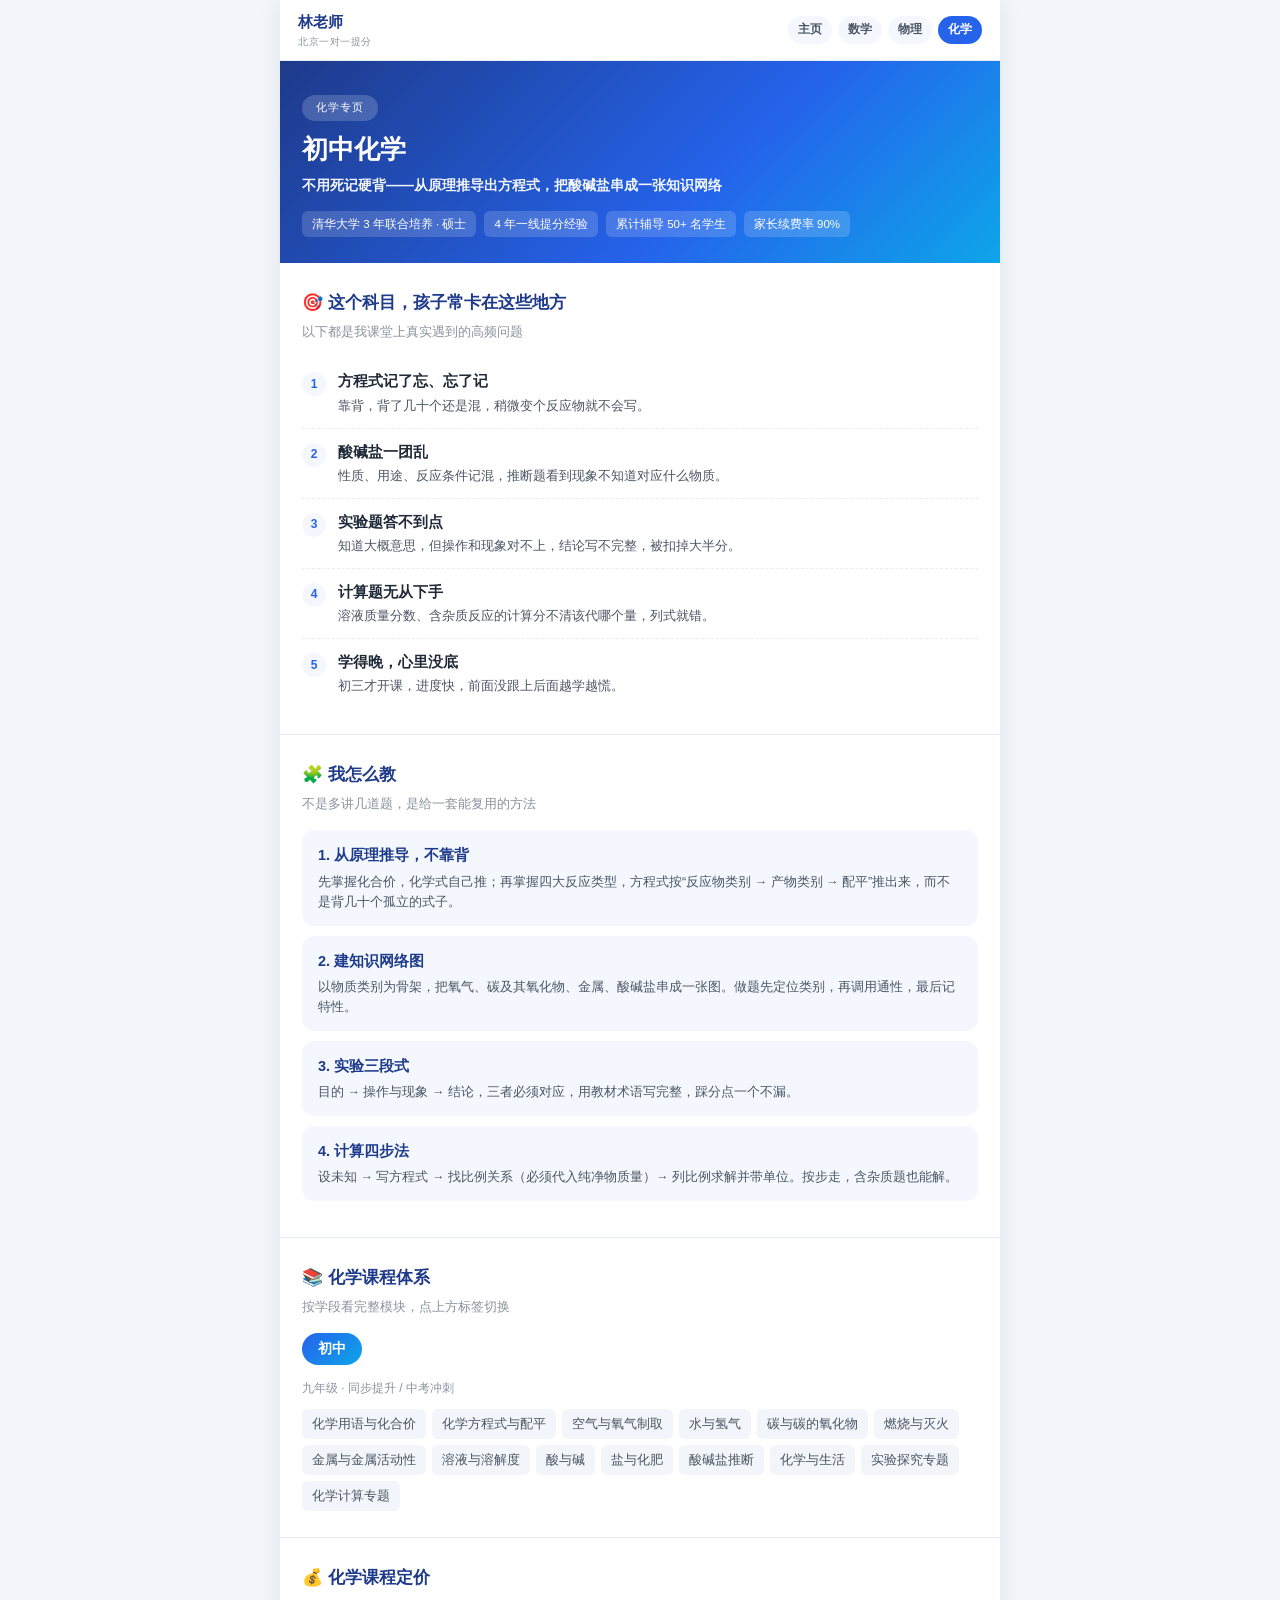
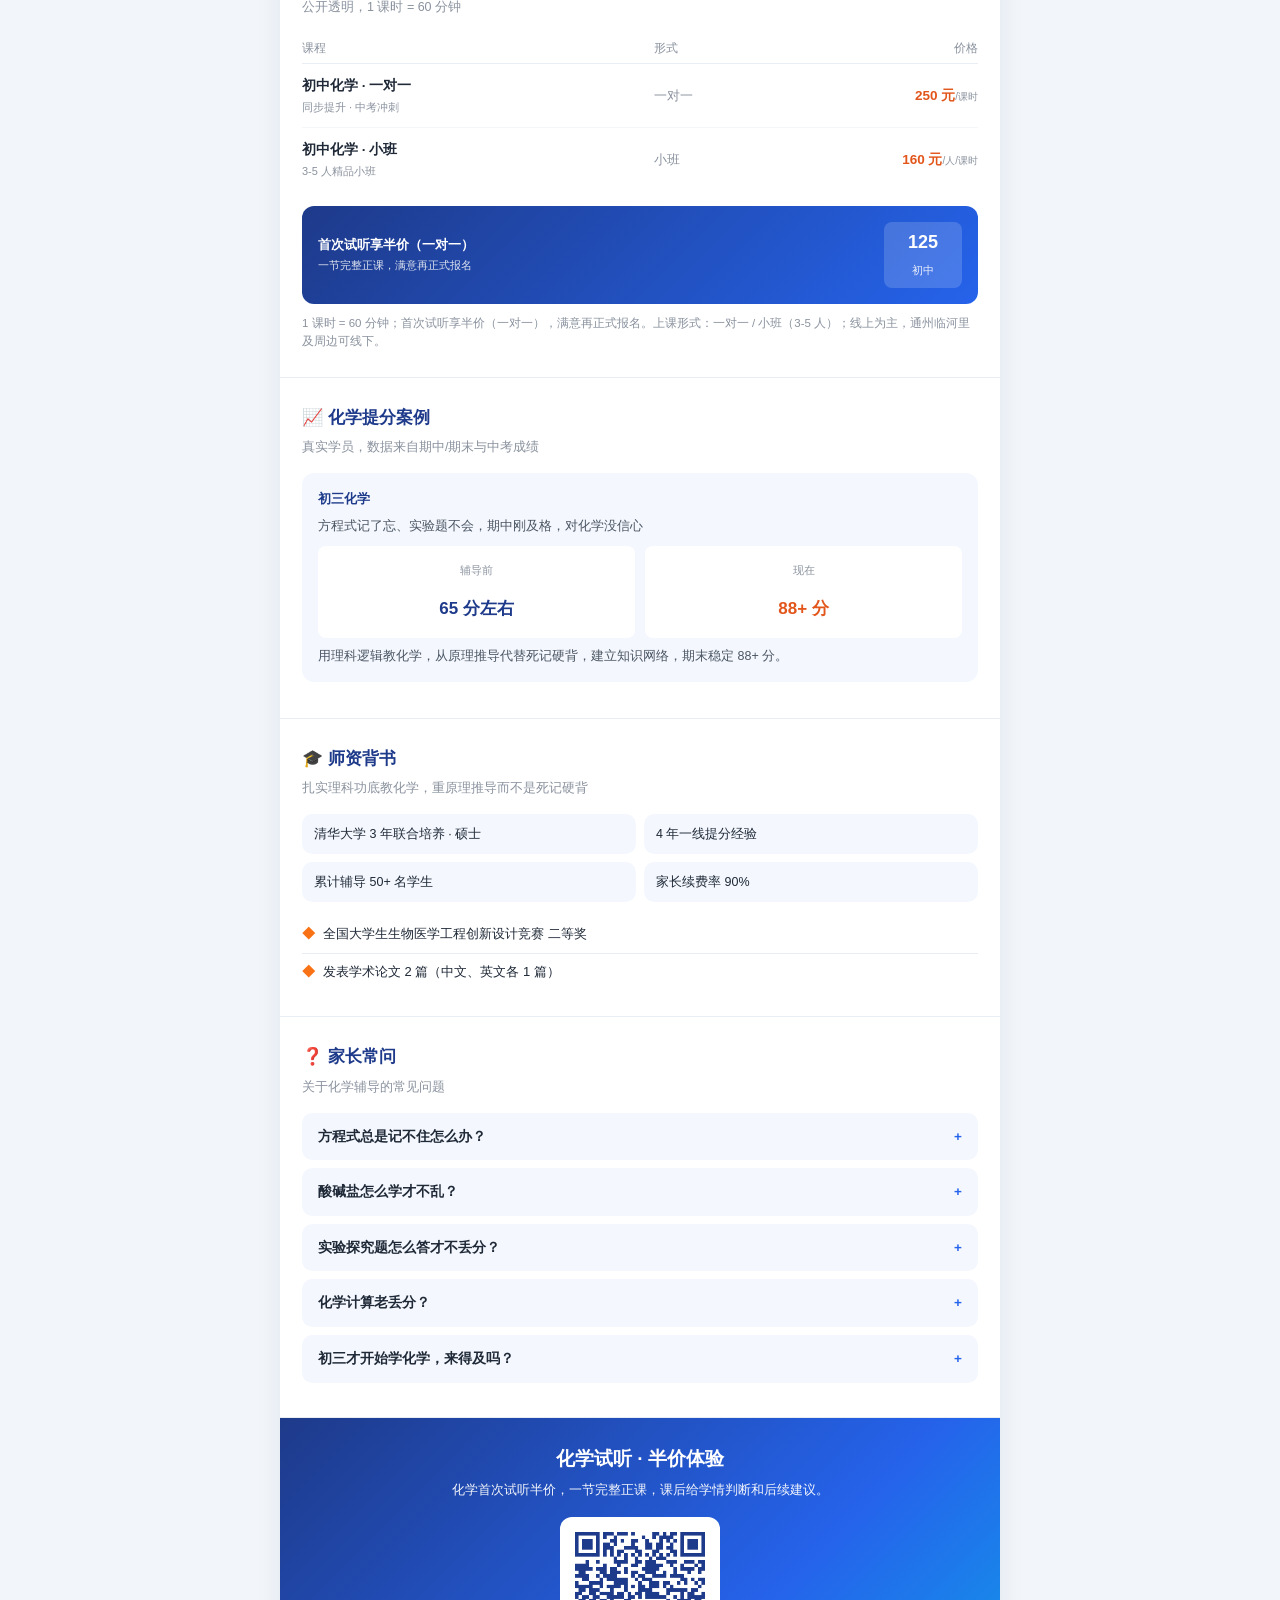
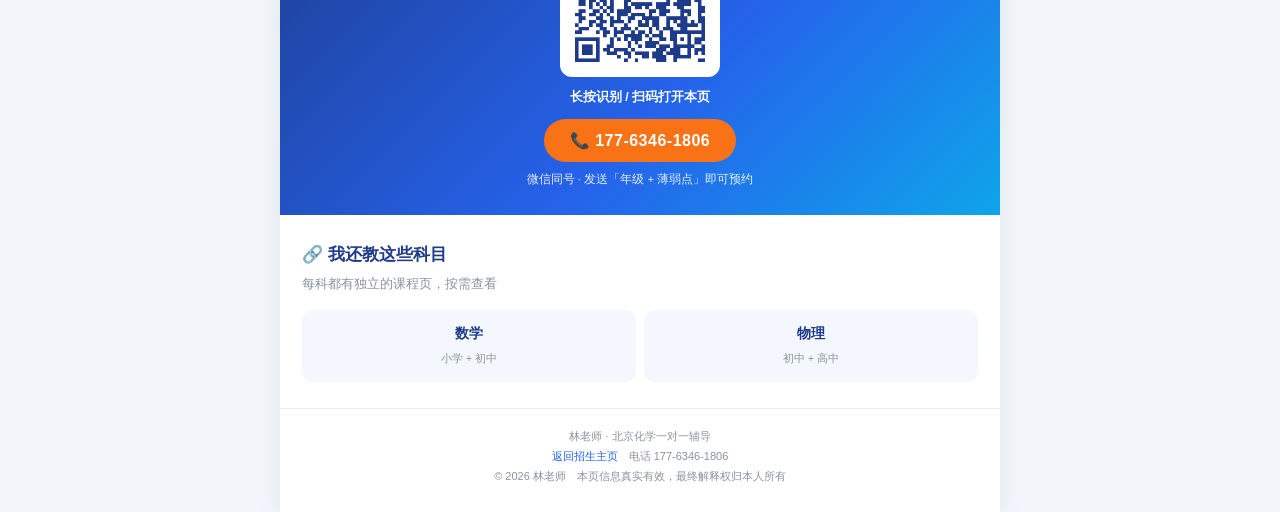
==== chemistry/index.html @ d1c37e20 "招生站按学科拆分：新增 math/physics/chemistry 独立课程页 - src/：数据驱动构建（site.json + 三科 json + 模板 + build.py），价格/电话一处改" ====
<!DOCTYPE html>
<html lang="zh-CN">
<head>
<meta charset="UTF-8">
<meta name="viewport" content="width=device-width,initial-scale=1,viewport-fit=cover">
<title>北京初中化学一对一辅导 | 林老师</title>
<meta name="description" content="北京初中化学一对一辅导。用理科逻辑教化学：从化合价推导化学式、从反应类型推导方程式，酸碱盐建知识网络，实验题按踩分点写全。首次试听半价。">
<link rel="canonical" href="https://ethanlin616.github.io/chemistry/">
<meta property="og:type" content="website">
<meta property="og:title" content="北京初中化学一对一辅导 | 林老师">
<meta property="og:description" content="北京初中化学一对一辅导。用理科逻辑教化学：从化合价推导化学式、从反应类型推导方程式，酸碱盐建知识网络，实验题按踩分点写全。首次试听半价。">
<meta property="og:image" content="https://ethanlin616.github.io/chemistry/cover-chemistry.png">
<meta property="og:url" content="https://ethanlin616.github.io/chemistry/">
<meta name="twitter:card" content="summary_large_image">
<meta name="format-detection" content="telephone=no">
<style>:root{
  --c1:#1E3A8A; --c2:#2563EB; --c3:#0EA5E9; --accent:#F97316;
  --ink:#1F2937; --ink2:#4B5563; --ink3:#8A929E;
  --line:#E8EDF3; --soft:#F4F8FE;
}
*{margin:0;padding:0;box-sizing:border-box;-webkit-tap-highlight-color:transparent}
html{scroll-behavior:smooth}
body{
  font-family:"STHeiti Medium","Heiti SC","PingFang SC","Microsoft YaHei",-apple-system,sans-serif;
  color:var(--ink); background:#F2F5F9; line-height:1.6;
  -webkit-font-smoothing:antialiased;
}
img{max-width:100%;display:block}
a{color:inherit;text-decoration:none}
.wrap{max-width:720px;margin:0 auto;background:#fff;box-shadow:0 2px 24px rgba(30,58,138,.08)}

/* topbar */
.topbar{background:#fff;border-bottom:1px solid var(--line);padding:10px 18px;display:flex;align-items:center;justify-content:space-between;position:sticky;top:0;z-index:20}
.topbar .brand{font-size:15px;font-weight:800;color:var(--c1)}
.topbar .brand small{display:block;font-size:10px;font-weight:400;color:var(--ink3);letter-spacing:.5px}
.subj-nav{display:flex;gap:6px}
.subj-nav a{font-size:12px;padding:4px 10px;border-radius:14px;background:var(--soft);color:var(--ink2);font-weight:600}
.subj-nav a.on{background:var(--c2);color:#fff}

/* hero */
.hero{background:linear-gradient(135deg,var(--c1) 0%,var(--c2) 60%,var(--c3) 100%);color:#fff;padding:32px 22px 26px}
.hero .kicker{display:inline-block;background:rgba(255,255,255,.18);border-radius:16px;padding:4px 14px;font-size:11px;letter-spacing:1px}
.hero h1{font-size:26px;font-weight:800;line-height:1.3;margin:12px 0 8px}
.hero .sub{font-size:14px;opacity:.95;font-weight:600}
.hero .chips{margin-top:14px;display:flex;flex-wrap:wrap;gap:8px}
.hero .chips span{background:rgba(255,255,255,.16);border-radius:6px;padding:4px 10px;font-size:11.5px}

/* section */
.sec{padding:26px 22px;border-bottom:1px solid var(--line)}
.sec-title{font-size:17px;font-weight:800;color:var(--c1);margin-bottom:6px;display:flex;align-items:center;gap:7px}
.sec-sub{font-size:12.5px;color:var(--ink3);margin-bottom:16px}

/* pain cards */
.pain{display:flex;gap:12px;padding:12px 0;border-bottom:1px dashed var(--line)}
.pain:last-child{border-bottom:none}
.pain .no{flex:0 0 24px;height:24px;border-radius:50%;background:var(--soft);color:var(--c2);font-size:12px;font-weight:800;display:flex;align-items:center;justify-content:center;margin-top:2px}
.pain .t{font-size:14.5px;font-weight:700}
.pain .d{font-size:12.5px;color:var(--ink2);margin-top:2px}

/* methods */
.method{background:var(--soft);border-radius:12px;padding:14px 16px;margin-bottom:10px}
.method .t{font-size:14.5px;font-weight:800;color:var(--c1)}
.method .d{font-size:12.5px;color:var(--ink2);margin-top:4px}

/* tabs */
.tabs{display:flex;gap:8px;margin-bottom:14px;flex-wrap:wrap}
.tab{padding:7px 16px;border-radius:20px;background:var(--soft);color:var(--ink2);font-size:13.5px;font-weight:700;cursor:pointer;border:none;font-family:inherit}
.tab.on{background:linear-gradient(135deg,var(--c2),var(--c3));color:#fff}
.tabpanel{display:none}
.tabpanel.on{display:block}
.tabnote{font-size:12px;color:var(--ink3);margin-bottom:10px}
.tags{display:flex;flex-wrap:wrap;gap:6px}
.tags span{background:#F2F5F9;color:#4B5563;padding:5px 10px;border-radius:6px;font-size:12.5px}

/* price table */
.ptable{width:100%;border-collapse:collapse}
.ptable th{text-align:left;font-size:11.5px;color:var(--ink3);font-weight:500;padding:6px 0;border-bottom:1px solid var(--line)}
.ptable td{padding:11px 0;border-bottom:1px solid #F4F7FA;font-size:13.5px;vertical-align:middle}
.ptable tr:last-child td{border-bottom:none}
.ptable .nm{font-weight:700}
.ptable .ds{font-size:11px;color:var(--ink3);margin-top:2px}
.ptable .pr{text-align:right;font-weight:800;color:#E2561B;white-space:nowrap}
.ptable .pr small{font-size:10px;color:var(--ink3);font-weight:400}
.trialbox{margin-top:14px;background:linear-gradient(135deg,var(--c1),var(--c2));color:#fff;border-radius:12px;padding:16px;display:flex;align-items:center;justify-content:space-between;gap:12px;flex-wrap:wrap}
.trialbox .lb{font-size:13px;font-weight:700}
.trialbox .lb em{font-style:normal;font-size:11px;opacity:.85;display:block;font-weight:400;margin-top:2px}
.trialbox .vals{display:flex;gap:10px;flex-wrap:wrap}
.trialbox .v{background:rgba(255,255,255,.16);border-radius:8px;padding:6px 12px;text-align:center;min-width:78px}
.trialbox .v b{font-size:18px;font-weight:900;display:block}
.trialbox .v i{font-style:normal;font-size:10.5px;opacity:.9}
.note{font-size:11.5px;color:var(--ink3);margin-top:10px}

/* cases */
.case{background:var(--soft);border-radius:12px;padding:16px;margin-bottom:10px}
.case .g{font-size:13px;font-weight:800;color:var(--c1)}
.case .p{font-size:12.5px;color:var(--ink2);margin:6px 0 10px}
.case .nums{display:flex;gap:10px;margin-bottom:8px}
.case .nums div{flex:1;background:#fff;border-radius:8px;padding:8px;text-align:center}
.case .nums .k{font-size:10.5px;color:var(--ink3)}
.case .nums .v{font-size:17px;font-weight:900;color:var(--c1)}
.case .nums .v.up{color:#E2561B}
.case .r{font-size:12.5px;color:var(--ink2)}

/* creds */
.creds{display:grid;grid-template-columns:1fr 1fr;gap:8px}
.creds div{background:var(--soft);border-radius:10px;padding:10px 12px;font-size:12.5px}
.honor{font-size:13px;padding:8px 0;border-bottom:1px solid var(--line);display:flex;gap:8px;align-items:flex-start}
.honor:last-child{border-bottom:none}
.honor .dot{color:var(--accent);font-weight:800}

/* faq */
details{background:var(--soft);border-radius:10px;margin-bottom:8px;overflow:hidden}
summary{padding:13px 16px;font-size:13.5px;font-weight:700;cursor:pointer;list-style:none}
summary::-webkit-details-marker{display:none}
summary::after{content:"+";float:right;color:var(--c2);font-weight:800}
details[open] summary::after{content:"−"}
details .a{padding:0 16px 14px;font-size:12.5px;color:var(--ink2)}

/* cta */
.cta{background:linear-gradient(135deg,var(--c1) 0%,var(--c2) 60%,var(--c3) 100%);color:#fff;padding:26px 22px;text-align:center}
.cta h2{font-size:19px;font-weight:800}
.cta p{font-size:13px;opacity:.95;margin-top:6px}
.qrbox{width:160px;margin:16px auto 0;background:#fff;border-radius:12px;padding:8px}
.qrbox img{width:100%;border-radius:6px}
.cta .cap{font-size:12.5px;font-weight:700;margin-top:10px}
.phone{display:inline-block;margin-top:12px;background:var(--accent);color:#fff;font-size:16px;font-weight:800;padding:9px 26px;border-radius:24px;letter-spacing:.5px}
.cta .psub{font-size:11.5px;opacity:.9;margin-top:8px}

/* cross links */
.cross{display:grid;grid-template-columns:repeat(auto-fit,minmax(130px,1fr));gap:8px;margin-top:6px}
.cross a{background:var(--soft);border-radius:10px;padding:12px 8px;text-align:center}
.cross a b{display:block;font-size:14px;color:var(--c1)}
.cross a i{font-style:normal;font-size:11px;color:var(--ink3)}

/* footer */
.foot{padding:18px 22px 26px;text-align:center;font-size:11px;color:var(--ink3);line-height:1.8}
.foot a{color:var(--c2)}

@media(max-width:400px){
  .hero h1{font-size:22px}
  .creds{grid-template-columns:1fr}
  .cross{grid-template-columns:1fr}
}
</style>
</head>
<body>
<div class="wrap">

  <div class="topbar">
    <div class="brand">林老师<small>北京一对一提分</small></div>
    <div class="subj-nav">
      <a href="/">主页</a>
<a class="" href="/math/">数学</a>
<a class="" href="/physics/">物理</a>
<a class="on" href="/chemistry/">化学</a>
    </div>
  </div>

  <div class="hero">
    <span class="kicker">化学专页</span>
    <h1>初中化学</h1>
    <div class="sub">不用死记硬背——从原理推导出方程式，把酸碱盐串成一张知识网络</div>
    <div class="chips">
      <span>清华大学 3 年联合培养 · 硕士</span>
<span>4 年一线提分经验</span>
<span>累计辅导 50+ 名学生</span>
<span>家长续费率 90%</span>
    </div>
  </div>

  <div class="sec">
    <div class="sec-title">🎯 这个科目，孩子常卡在这些地方</div>
    <div class="sec-sub">以下都是我课堂上真实遇到的高频问题</div>
    <div class="pain"><div class="no">1</div><div><div class="t">方程式记了忘、忘了记</div><div class="d">靠背，背了几十个还是混，稍微变个反应物就不会写。</div></div></div>
<div class="pain"><div class="no">2</div><div><div class="t">酸碱盐一团乱</div><div class="d">性质、用途、反应条件记混，推断题看到现象不知道对应什么物质。</div></div></div>
<div class="pain"><div class="no">3</div><div><div class="t">实验题答不到点</div><div class="d">知道大概意思，但操作和现象对不上，结论写不完整，被扣掉大半分。</div></div></div>
<div class="pain"><div class="no">4</div><div><div class="t">计算题无从下手</div><div class="d">溶液质量分数、含杂质反应的计算分不清该代哪个量，列式就错。</div></div></div>
<div class="pain"><div class="no">5</div><div><div class="t">学得晚，心里没底</div><div class="d">初三才开课，进度快，前面没跟上后面越学越慌。</div></div></div>
  </div>

  <div class="sec">
    <div class="sec-title">🧩 我怎么教</div>
    <div class="sec-sub">不是多讲几道题，是给一套能复用的方法</div>
    <div class="method"><div class="t">1. 从原理推导，不靠背</div><div class="d">先掌握化合价，化学式自己推；再掌握四大反应类型，方程式按“反应物类别 → 产物类别 → 配平”推出来，而不是背几十个孤立的式子。</div></div>
<div class="method"><div class="t">2. 建知识网络图</div><div class="d">以物质类别为骨架，把氧气、碳及其氧化物、金属、酸碱盐串成一张图。做题先定位类别，再调用通性，最后记特性。</div></div>
<div class="method"><div class="t">3. 实验三段式</div><div class="d">目的 → 操作与现象 → 结论，三者必须对应，用教材术语写完整，踩分点一个不漏。</div></div>
<div class="method"><div class="t">4. 计算四步法</div><div class="d">设未知 → 写方程式 → 找比例关系（必须代入纯净物质量）→ 列比例求解并带单位。按步走，含杂质题也能解。</div></div>
  </div>

  <div class="sec">
    <div class="sec-title">📚 化学课程体系</div>
    <div class="sec-sub">按学段看完整模块，点上方标签切换</div>
    <div class="tabs"><button class="tab on" data-tab="junior">初中</button></div>
    <div class="tabpanel on" id="panel-junior"><div class="tabnote">九年级 · 同步提升 / 中考冲刺</div><div class="tags"><span>化学用语与化合价</span><span>化学方程式与配平</span><span>空气与氧气制取</span><span>水与氢气</span><span>碳与碳的氧化物</span><span>燃烧与灭火</span><span>金属与金属活动性</span><span>溶液与溶解度</span><span>酸与碱</span><span>盐与化肥</span><span>酸碱盐推断</span><span>化学与生活</span><span>实验探究专题</span><span>化学计算专题</span></div></div>
  </div>

  <div class="sec">
    <div class="sec-title">💰 化学课程定价</div>
    <div class="sec-sub">公开透明，1 课时 = 60 分钟</div>
    <table class="ptable"><tr><th style="width:52%">课程</th><th style="width:18%">形式</th><th style="width:30%;text-align:right">价格</th></tr><tr><td><div class="nm">初中化学 · 一对一</div><div class="ds">同步提升 · 中考冲刺</div></td><td style="color:#8A929E;font-size:12.5px">一对一</td><td class="pr">250 元<small>/课时</small></td></tr>
<tr><td><div class="nm">初中化学 · 小班</div><div class="ds">3-5 人精品小班</div></td><td style="color:#8A929E;font-size:12.5px">小班</td><td class="pr">160 元<small>/人/课时</small></td></tr></table>
    <div class="trialbox"><div class="lb">首次试听享半价（一对一）<em>一节完整正课，满意再正式报名</em></div><div class="vals"><div class="v"><b>125</b><i>初中</i></div></div></div>
    <div class="note">1 课时 = 60 分钟；首次试听享半价（一对一），满意再正式报名。上课形式：一对一 / 小班（3-5 人）；线上为主，通州临河里及周边可线下。</div>
  </div>

  <div class="sec">
    <div class="sec-title">📈 化学提分案例</div>
    <div class="sec-sub">真实学员，数据来自期中/期末与中考成绩</div>
    <div class="case"><div class="g">初三化学</div><div class="p">方程式记了忘、实验题不会，期中刚及格，对化学没信心</div><div class="nums"><div><div class="k">辅导前</div><div class="v">65 分左右</div></div><div><div class="k">现在</div><div class="v up">88+ 分</div></div></div><div class="r">用理科逻辑教化学，从原理推导代替死记硬背，建立知识网络，期末稳定 88+ 分。</div></div>
  </div>

  <div class="sec">
    <div class="sec-title">🎓 师资背书</div>
    <div class="sec-sub">扎实理科功底教化学，重原理推导而不是死记硬背</div>
    <div class="creds">
      <div>清华大学 3 年联合培养 · 硕士</div><div>4 年一线提分经验</div><div>累计辅导 50+ 名学生</div><div>家长续费率 90%</div>
    </div>
    <div style="margin-top:14px">
      <div class="honor"><span class="dot">◆</span><span>全国大学生生物医学工程创新设计竞赛 二等奖</span></div>
<div class="honor"><span class="dot">◆</span><span>发表学术论文 2 篇（中文、英文各 1 篇）</span></div>
    </div>
  </div>

  <div class="sec">
    <div class="sec-title">❓ 家长常问</div>
    <div class="sec-sub">关于化学辅导的常见问题</div>
    <details><summary>方程式总是记不住怎么办？</summary><div class="a">不要背。先记熟常见元素化合价，化学式自己推；再按四大反应类型判断产物，最后配平（观察法、奇偶法）。推导两三次后自然就记住了，也不容易混。</div></details>
<details><summary>酸碱盐怎么学才不乱？</summary><div class="a">先搭骨架：酸、碱、盐各有五条通性，用“类别 → 通性 → 特性”三层来记；再记沉淀表和离子共存规则。有了骨架，推断题就是按现象查表。</div></details>
<details><summary>实验探究题怎么答才不丢分？</summary><div class="a">按“目的 → 操作 → 现象 → 结论”写，结论必须回扣探究目的；注意控制变量和对照实验的表述，用词要跟教材一致。</div></details>
<details><summary>化学计算老丢分？</summary><div class="a">关键是代入的量必须是纯净物质量（含杂质要先乘纯度），写比例式时上下对齐、带单位、写“答”。按四步法练十道题就稳了。</div></details>
<details><summary>初三才开始学化学，来得及吗？</summary><div class="a">来得及。初中化学内容少、模块化强，抓住三条主线——化学方程式、酸碱盐、实验探究——就能撑起大部分分值，关键是别用死记硬背的方法学。</div></details>
  </div>

  <div class="cta">
    <h2>化学试听 · 半价体验</h2>
    <p>化学首次试听半价，一节完整正课，课后给学情判断和后续建议。</p>
    <div class="qrbox"><img src="qr.png" alt="扫码打开化学课程页"></div>
    <div class="cap">长按识别 / 扫码打开本页</div>
    <a class="phone" href="tel:17763461806">📞 177-6346-1806</a>
    <div class="psub">微信同号 · 发送「年级 + 薄弱点」即可预约</div>
  </div>

  <div class="sec">
    <div class="sec-title">🔗 我还教这些科目</div>
    <div class="sec-sub">每科都有独立的课程页，按需查看</div>
    <div class="cross">
      <a href="/math/"><b>数学</b><i>小学 + 初中</i></a>
<a href="/physics/"><b>物理</b><i>初中 + 高中</i></a>
    </div>
  </div>

  <div class="foot">
    林老师 · 北京化学一对一辅导<br>
    <a href="https://ethanlin616.github.io">返回招生主页</a>　电话 177-6346-1806<br>
    © 2026 林老师　本页信息真实有效，最终解释权归本人所有
  </div>

</div>
<script>
(function(){
  var tabs=document.querySelectorAll('.tab');
  var panels=document.querySelectorAll('.tabpanel');
  tabs.forEach(function(t){
    t.addEventListener('click',function(){
      tabs.forEach(function(x){x.classList.remove('on')});
      panels.forEach(function(p){p.classList.remove('on')});
      t.classList.add('on');
      var el=document.getElementById('panel-'+t.dataset.tab);
      if(el) el.classList.add('on');
    });
  });
})();
</script>
</body>
</html>
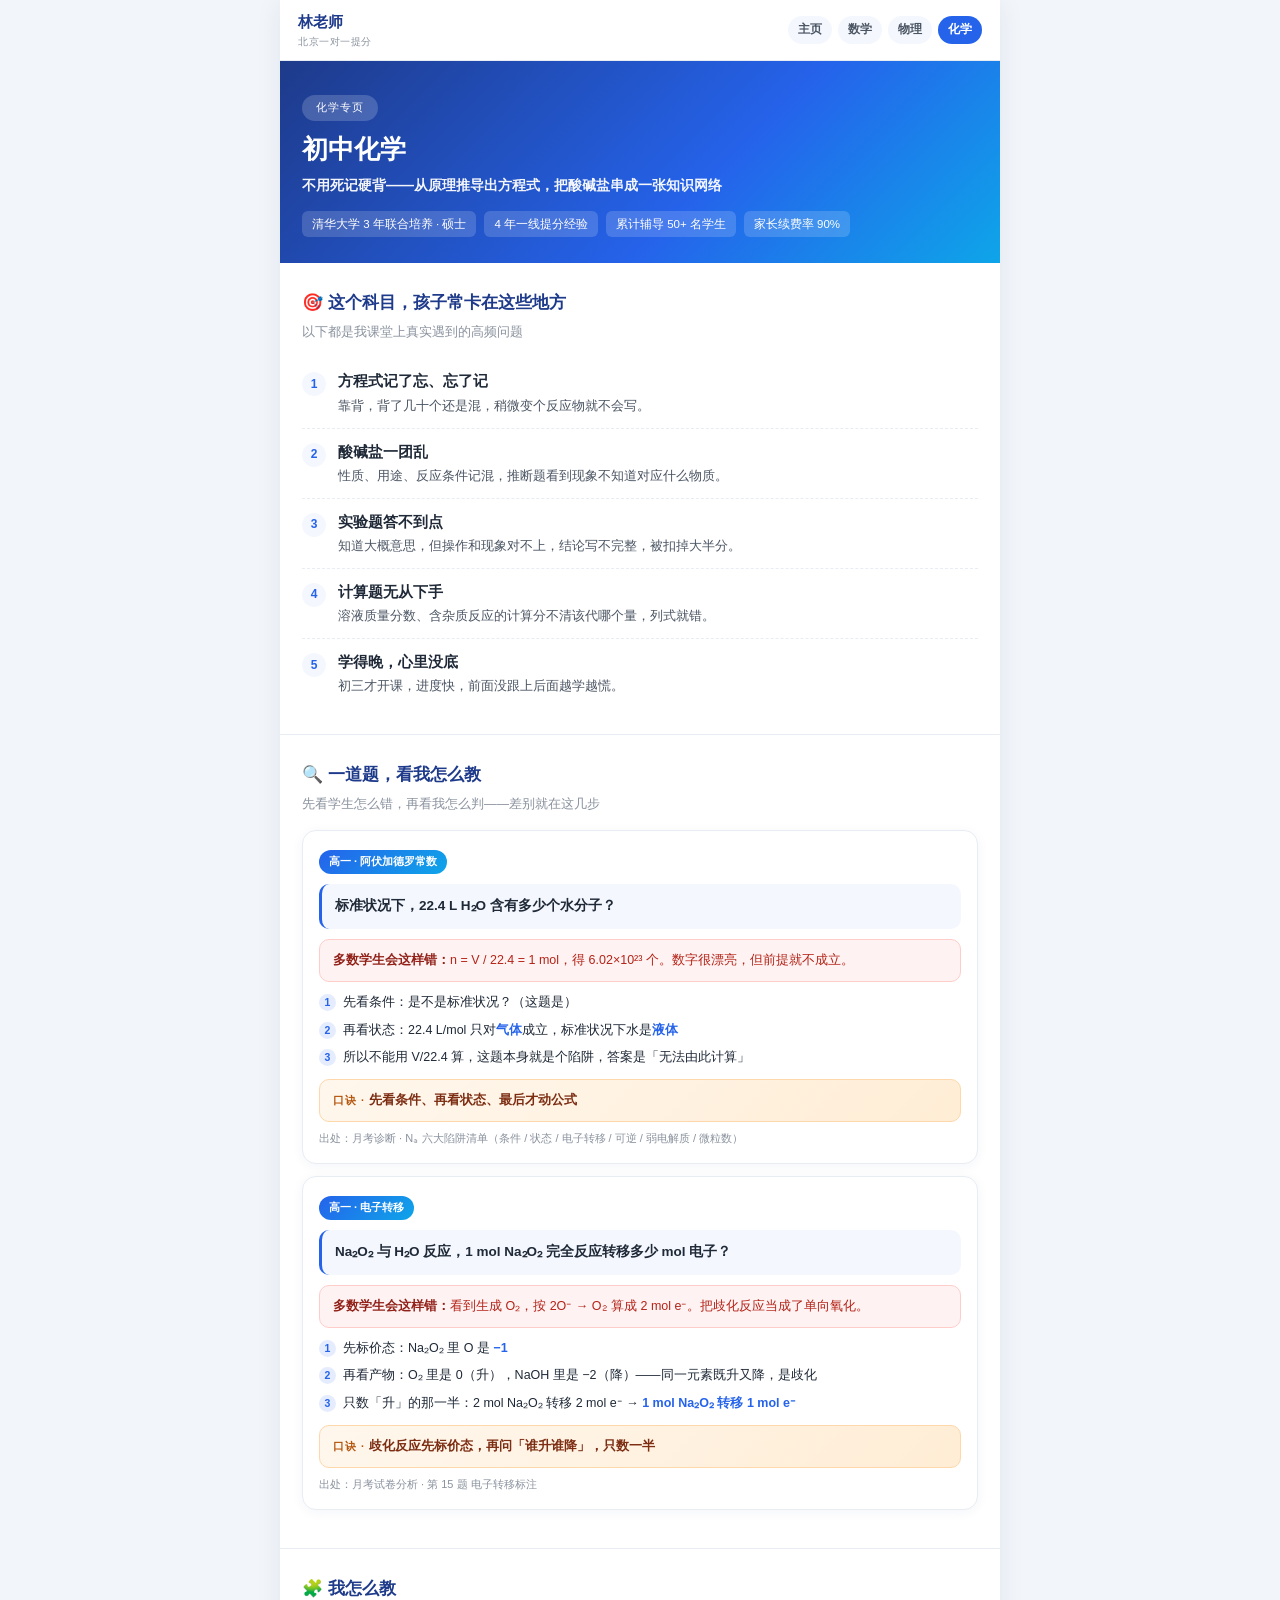
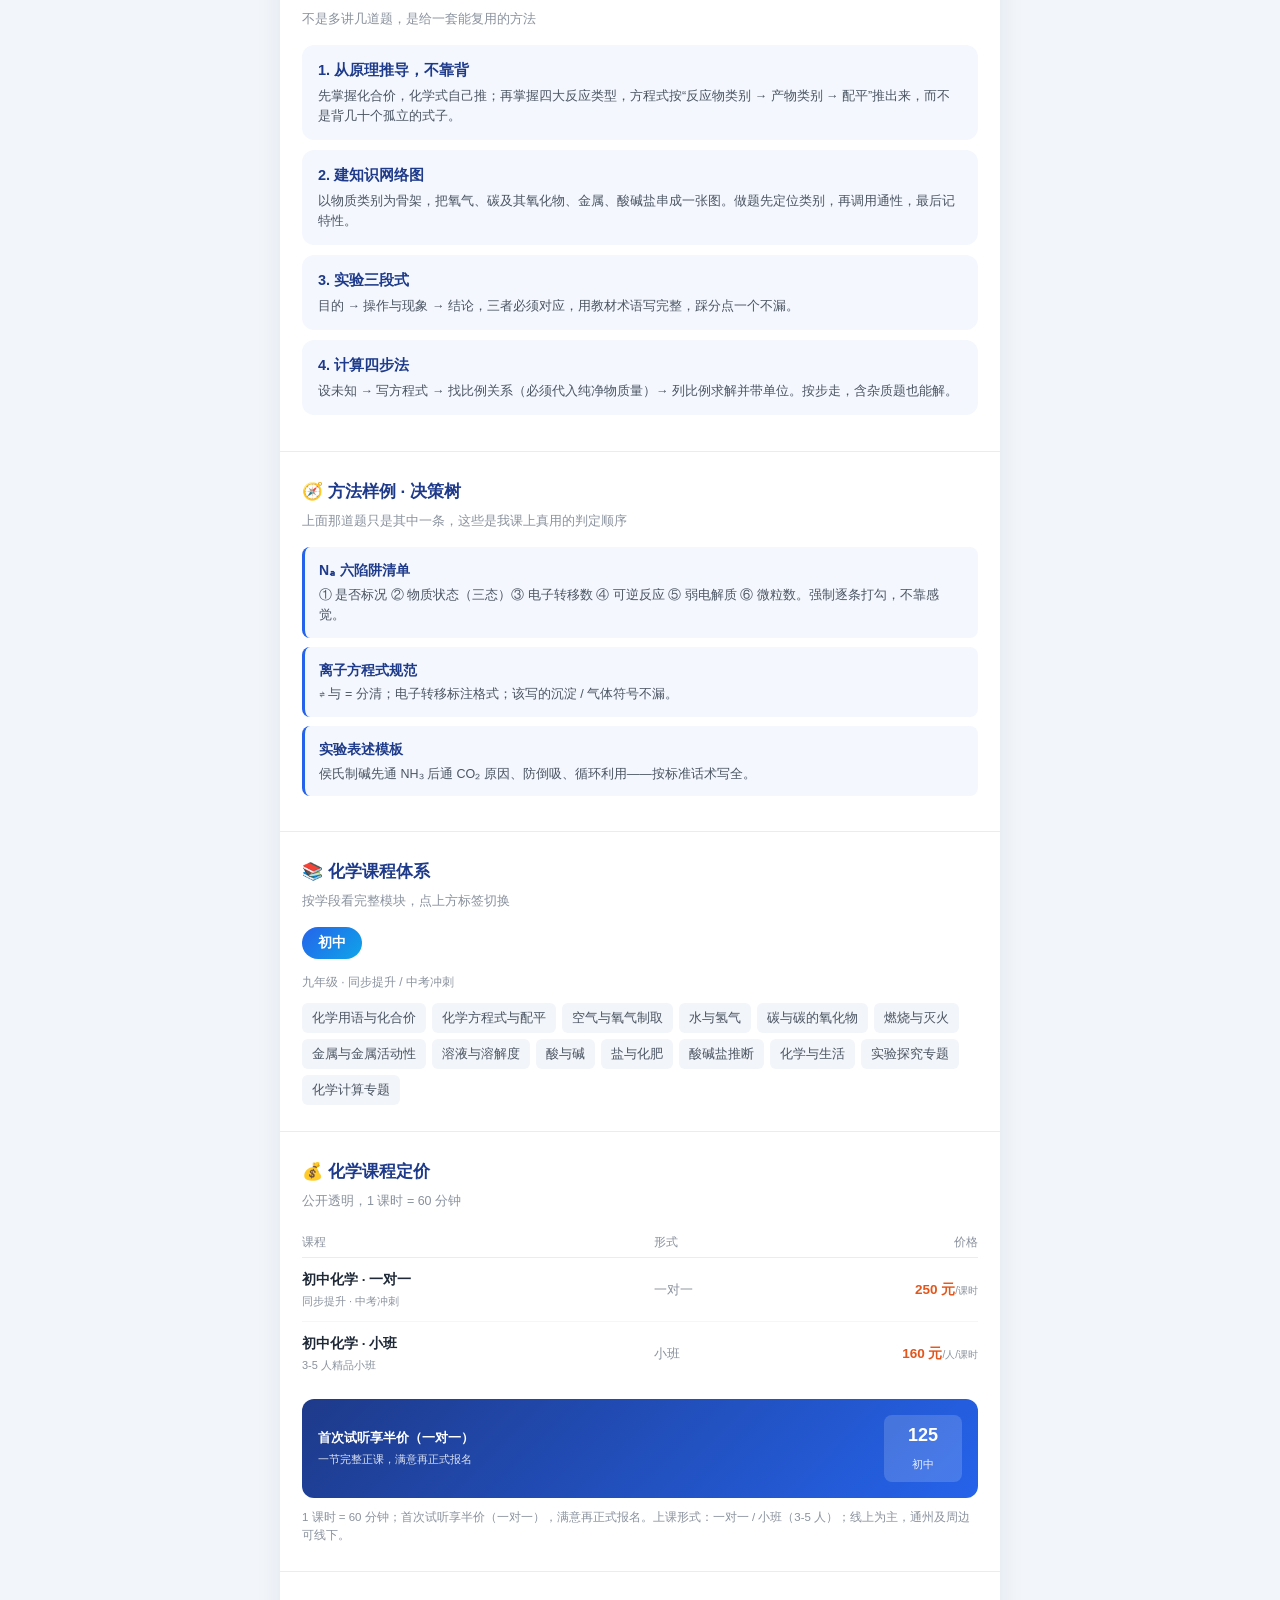
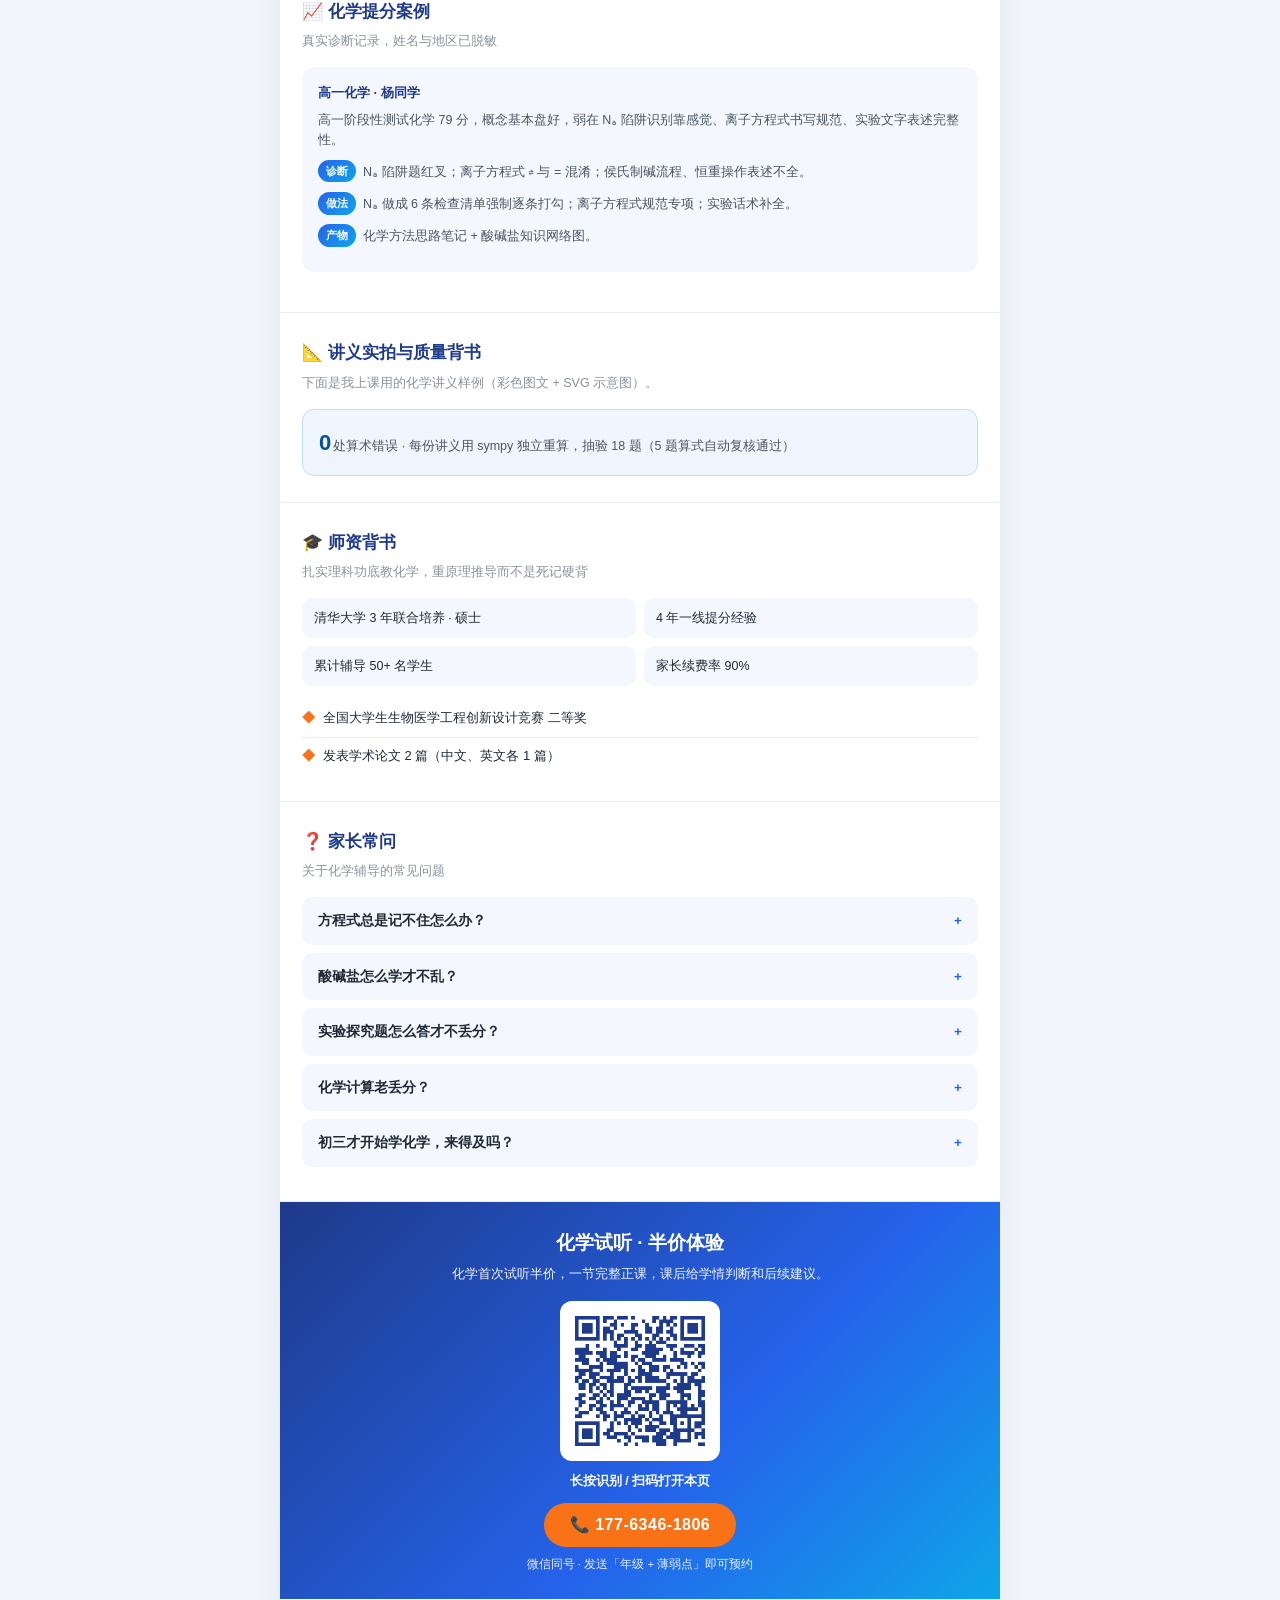
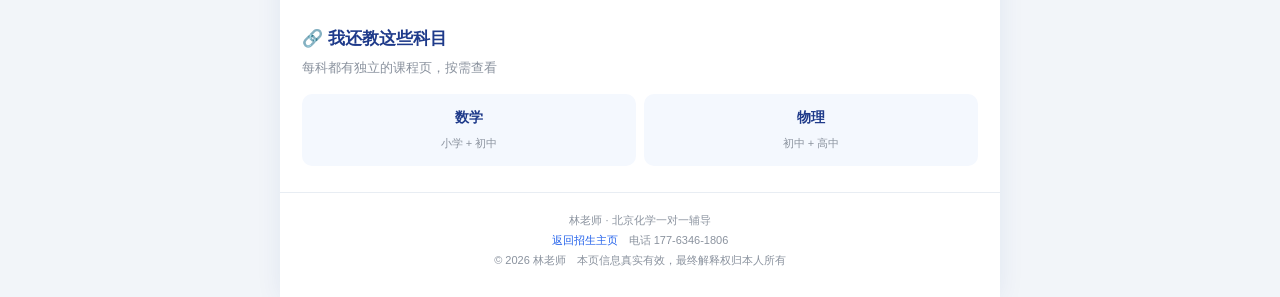
==== commit d3a68028: "招生站内容 v2：把「我怎么教」变成可验证的现场 新增区块（主页）： - 论点条：90% 的补课停在「听懂」这一步 - 一道题，看我怎么教：3 张真题卡（刹车陷阱 / 摩擦力 / 单位 1），   固" ====
--- a/chemistry/index.html
+++ b/chemistry/index.html
@@ -13,6 +13,8 @@
 <meta property="og:url" content="https://ethanlin616.github.io/chemistry/">
 <meta name="twitter:card" content="summary_large_image">
 <meta name="format-detection" content="telephone=no">
+<link rel="icon" type="image/png" href="favicon.png">
+<link rel="apple-touch-icon" href="favicon.png">
 <style>:root{
   --c1:#1E3A8A; --c2:#2563EB; --c3:#0EA5E9; --accent:#F97316;
   --ink:#1F2937; --ink2:#4B5563; --ink3:#8A929E;
@@ -141,6 +143,39 @@
   .creds{grid-template-columns:1fr}
   .cross{grid-template-columns:1fr}
 }
+
+/* 优化：真实案例卡 / 方法样例 / 讲义实拍（2026-10-29） */
+.case-real{background:var(--soft);border-radius:12px;padding:16px;margin-bottom:14px}
+.case-real .cmeta{font-size:12.5px;color:var(--ink2);margin:6px 0 10px;line-height:1.6}
+.case-real .cmeta b.lo{color:#E04646;font-size:15px}
+.case-real .cmeta b.up{color:#E2561B;font-size:15px}
+.cblock{font-size:12.5px;line-height:1.7;margin-bottom:9px;color:var(--ink2)}
+.cblock .ct{display:inline-block;font-weight:800;color:#fff;background:linear-gradient(135deg,var(--c2),var(--c3));font-size:11px;padding:2px 8px;border-radius:999px;margin-right:7px;vertical-align:1px}
+.cblock b{color:var(--c1)}
+.ms-item{background:var(--soft);border-left:3px solid var(--c2);border-radius:8px;padding:12px 14px;margin-bottom:9px}
+.ms-item .h{font-size:14px;font-weight:800;color:var(--c1);margin-bottom:3px}
+.ms-item .d{font-size:12.5px;color:var(--ink2);line-height:1.65}
+.gallery-mini{display:grid;grid-template-columns:repeat(3,1fr);gap:8px;margin-bottom:14px}
+.gallery-mini img{width:100%;border-radius:10px;border:1px solid var(--line);aspect-ratio:3/4;object-fit:cover}
+.sympy-card{background:#EFF6FF;border:1px solid #BFDBFE;border-radius:12px;padding:14px 16px;font-size:12.5px;color:var(--ink2);line-height:1.7}
+.sympy-card b{color:var(--c1)}
+.sympy-card .big{font-size:22px;font-weight:900;color:#0B4E9E;margin-right:2px}
+@media(max-width:400px){ .gallery-mini{grid-template-columns:repeat(2,1fr)} }
+
+/* ===== 一道题，看我怎么教（v2） ===== */
+.demo{background:#fff;border:1px solid var(--line);border-radius:14px;padding:16px;margin-bottom:12px;box-shadow:0 2px 12px rgba(30,58,138,.05)}
+.demo .dtag{display:inline-block;font-size:11px;font-weight:800;color:#fff;background:linear-gradient(135deg,var(--c2),var(--c3));padding:3px 10px;border-radius:999px;margin-bottom:10px}
+.demo .q{font-size:13.5px;font-weight:700;line-height:1.7;padding:11px 13px;background:var(--soft);border-radius:10px;border-left:3px solid var(--c2)}
+.demo .wrong{margin-top:10px;font-size:12.5px;line-height:1.7;color:#B42318;background:#FEF3F2;border:1px solid #FECDCA;border-radius:10px;padding:10px 13px}
+.demo .wrong b{color:#912018}
+.demo ol{margin-top:10px;counter-reset:d;list-style:none}
+.demo ol li{position:relative;padding-left:24px;font-size:12.5px;line-height:1.7;margin-bottom:6px}
+.demo ol li:last-child{margin-bottom:0}
+.demo ol li::before{counter-increment:d;content:counter(d);position:absolute;left:0;top:2px;width:17px;height:17px;border-radius:50%;background:rgba(37,99,235,.12);color:var(--c2);font-size:10.5px;font-weight:800;text-align:center;line-height:17px}
+.demo ol li b{color:var(--c2)}
+.demo .key{margin-top:11px;font-size:13px;font-weight:800;color:#7C2D12;background:linear-gradient(135deg,#FFF7ED,#FFEDD5);border:1px solid #FED7AA;border-radius:10px;padding:10px 13px;line-height:1.6}
+.demo .key::before{content:"口诀 · ";font-size:10.5px;color:#B45309;letter-spacing:1px}
+.demo .src{margin-top:8px;font-size:11px;color:var(--ink3);line-height:1.6}
 </style>
 </head>
 <body>
@@ -179,6 +214,13 @@
   </div>
 
   <div class="sec">
+    <div class="sec-title">🔍 一道题，看我怎么教</div>
+    <div class="sec-sub">先看学生怎么错，再看我怎么判——差别就在这几步</div>
+    <div class="demo"><span class="dtag">高一 · 阿伏加德罗常数</span><div class="q">标准状况下，22.4 L H₂O 含有多少个水分子？</div><div class="wrong"><b>多数学生会这样错：</b>n = V / 22.4 = 1 mol，得 6.02×10²³ 个。数字很漂亮，但前提就不成立。</div><ol><li>先看条件：是不是标准状况？（这题是）</li><li>再看状态：22.4 L/mol 只对<b>气体</b>成立，标准状况下水是<b>液体</b></li><li>所以不能用 V/22.4 算，这题本身就是个陷阱，答案是「无法由此计算」</li></ol><div class="key">先看条件、再看状态、最后才动公式</div><div class="src">出处：月考诊断 · Nₐ 六大陷阱清单（条件 / 状态 / 电子转移 / 可逆 / 弱电解质 / 微粒数）</div></div>
+<div class="demo"><span class="dtag">高一 · 电子转移</span><div class="q">Na₂O₂ 与 H₂O 反应，1 mol Na₂O₂ 完全反应转移多少 mol 电子？</div><div class="wrong"><b>多数学生会这样错：</b>看到生成 O₂，按 2O⁻ → O₂ 算成 2 mol e⁻。把歧化反应当成了单向氧化。</div><ol><li>先标价态：Na₂O₂ 里 O 是 <b>−1</b></li><li>再看产物：O₂ 里是 0（升），NaOH 里是 −2（降）——同一元素既升又降，是歧化</li><li>只数「升」的那一半：2 mol Na₂O₂ 转移 2 mol e⁻ → <b>1 mol Na₂O₂ 转移 1 mol e⁻</b></li></ol><div class="key">歧化反应先标价态，再问「谁升谁降」，只数一半</div><div class="src">出处：月考试卷分析 · 第 15 题 电子转移标注</div></div>
+  </div>
+
+  <div class="sec">
     <div class="sec-title">🧩 我怎么教</div>
     <div class="sec-sub">不是多讲几道题，是给一套能复用的方法</div>
     <div class="method"><div class="t">1. 从原理推导，不靠背</div><div class="d">先掌握化合价，化学式自己推；再掌握四大反应类型，方程式按“反应物类别 → 产物类别 → 配平”推出来，而不是背几十个孤立的式子。</div></div>
@@ -188,6 +230,14 @@
   </div>
 
   <div class="sec">
+    <div class="sec-title">🧭 方法样例 · 决策树</div>
+    <div class="sec-sub">上面那道题只是其中一条，这些是我课上真用的判定顺序</div>
+    <div class="ms-item"><div class="h">Nₐ 六陷阱清单</div><div class="d">① 是否标况 ② 物质状态（三态）③ 电子转移数 ④ 可逆反应 ⑤ 弱电解质 ⑥ 微粒数。强制逐条打勾，不靠感觉。</div></div>
+<div class="ms-item"><div class="h">离子方程式规范</div><div class="d">⇌ 与 = 分清；电子转移标注格式；该写的沉淀 / 气体符号不漏。</div></div>
+<div class="ms-item"><div class="h">实验表述模板</div><div class="d">侯氏制碱先通 NH₃ 后通 CO₂ 原因、防倒吸、循环利用——按标准话术写全。</div></div>
+  </div>
+
+  <div class="sec">
     <div class="sec-title">📚 化学课程体系</div>
     <div class="sec-sub">按学段看完整模块，点上方标签切换</div>
     <div class="tabs"><button class="tab on" data-tab="junior">初中</button></div>
@@ -200,13 +250,19 @@
     <table class="ptable"><tr><th style="width:52%">课程</th><th style="width:18%">形式</th><th style="width:30%;text-align:right">价格</th></tr><tr><td><div class="nm">初中化学 · 一对一</div><div class="ds">同步提升 · 中考冲刺</div></td><td style="color:#8A929E;font-size:12.5px">一对一</td><td class="pr">250 元<small>/课时</small></td></tr>
 <tr><td><div class="nm">初中化学 · 小班</div><div class="ds">3-5 人精品小班</div></td><td style="color:#8A929E;font-size:12.5px">小班</td><td class="pr">160 元<small>/人/课时</small></td></tr></table>
     <div class="trialbox"><div class="lb">首次试听享半价（一对一）<em>一节完整正课，满意再正式报名</em></div><div class="vals"><div class="v"><b>125</b><i>初中</i></div></div></div>
-    <div class="note">1 课时 = 60 分钟；首次试听享半价（一对一），满意再正式报名。上课形式：一对一 / 小班（3-5 人）；线上为主，通州临河里及周边可线下。</div>
+    <div class="note">1 课时 = 60 分钟；首次试听享半价（一对一），满意再正式报名。上课形式：一对一 / 小班（3-5 人）；线上为主，通州及周边可线下。</div>
   </div>
 
   <div class="sec">
     <div class="sec-title">📈 化学提分案例</div>
-    <div class="sec-sub">真实学员，数据来自期中/期末与中考成绩</div>
-    <div class="case"><div class="g">初三化学</div><div class="p">方程式记了忘、实验题不会，期中刚及格，对化学没信心</div><div class="nums"><div><div class="k">辅导前</div><div class="v">65 分左右</div></div><div><div class="k">现在</div><div class="v up">88+ 分</div></div></div><div class="r">用理科逻辑教化学，从原理推导代替死记硬背，建立知识网络，期末稳定 88+ 分。</div></div>
+    <div class="sec-sub">真实诊断记录，姓名与地区已脱敏</div>
+    <div class="case case-real"><div class="g">高一化学 · 杨同学</div><div class="cmeta">高一阶段性测试化学 79 分，概念基本盘好，弱在 Nₐ 陷阱识别靠感觉、离子方程式书写规范、实验文字表述完整性。</div><div class="cblock"><span class="ct">诊断</span>Nₐ 陷阱题红叉；离子方程式 ⇌ 与 = 混淆；侯氏制碱流程、恒重操作表述不全。</div><div class="cblock"><span class="ct">做法</span>Nₐ 做成 6 条检查清单强制逐条打勾；离子方程式规范专项；实验话术补全。</div><div class="cblock"><span class="ct">产物</span>化学方法思路笔记 + 酸碱盐知识网络图。</div></div>
+  </div>
+
+  <div class="sec">
+    <div class="sec-title">📐 讲义实拍与质量背书</div>
+    <div class="sec-sub">下面是我上课用的化学讲义样例（彩色图文 + SVG 示意图）。</div>
+    <div class="sympy-card"><span class="big">0</span>处算术错误 · 每份讲义用 sympy 独立重算，抽验 18 题（5 题算式自动复核通过）</div>
   </div>
 
   <div class="sec">
@@ -260,13 +316,13 @@
 (function(){
   var tabs=document.querySelectorAll('.tab');
   var panels=document.querySelectorAll('.tabpanel');
-  tabs.forEach(function(t){
+  Array.prototype.forEach.call(tabs,function(t){
     t.addEventListener('click',function(){
-      tabs.forEach(function(x){x.classList.remove('on')});
-      panels.forEach(function(p){p.classList.remove('on')});
-      t.classList.add('on');
-      var el=document.getElementById('panel-'+t.dataset.tab);
-      if(el) el.classList.add('on');
+      Array.prototype.forEach.call(tabs,function(x){x.className='tab'});
+      Array.prototype.forEach.call(panels,function(p){p.className='tabpanel'});
+      t.className='tab on';
+      var el=document.getElementById('panel-'+t.getAttribute('data-tab'));
+      if(el) el.className='tabpanel on';
     });
   });
 })();
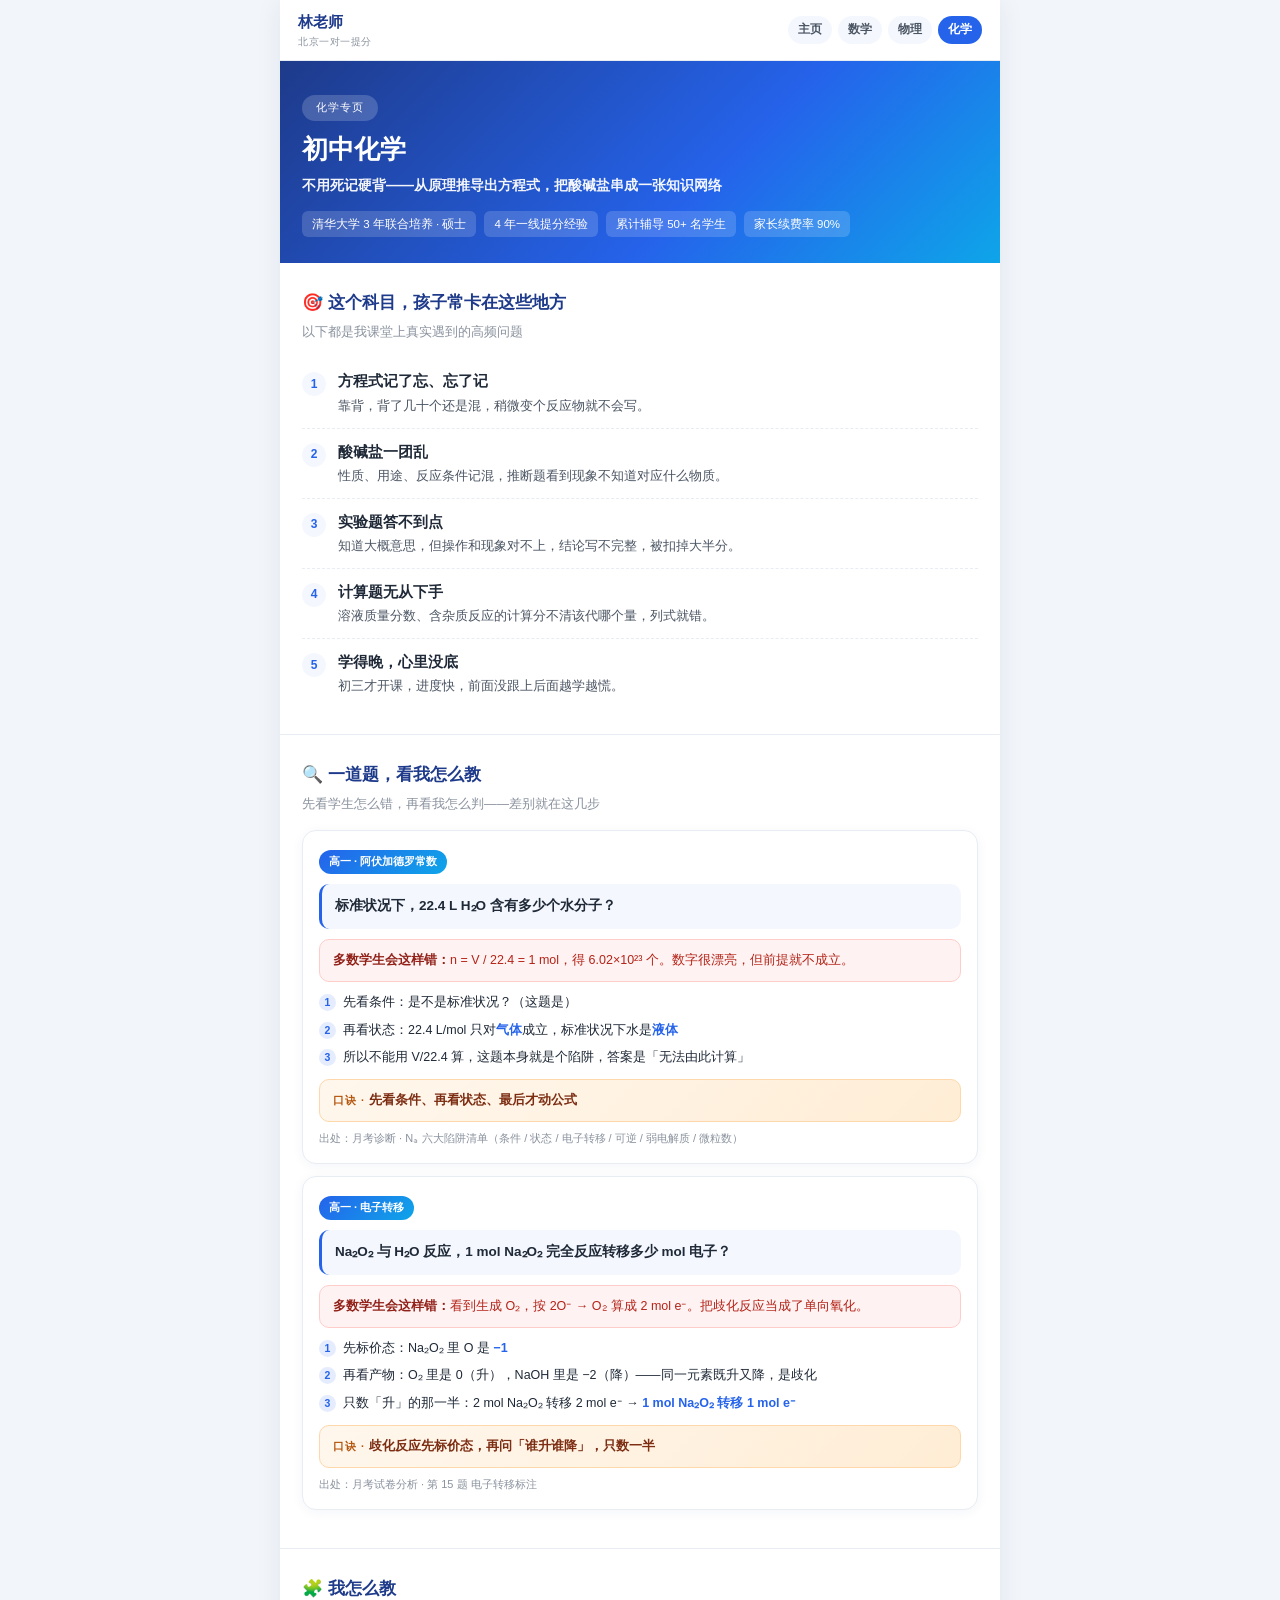
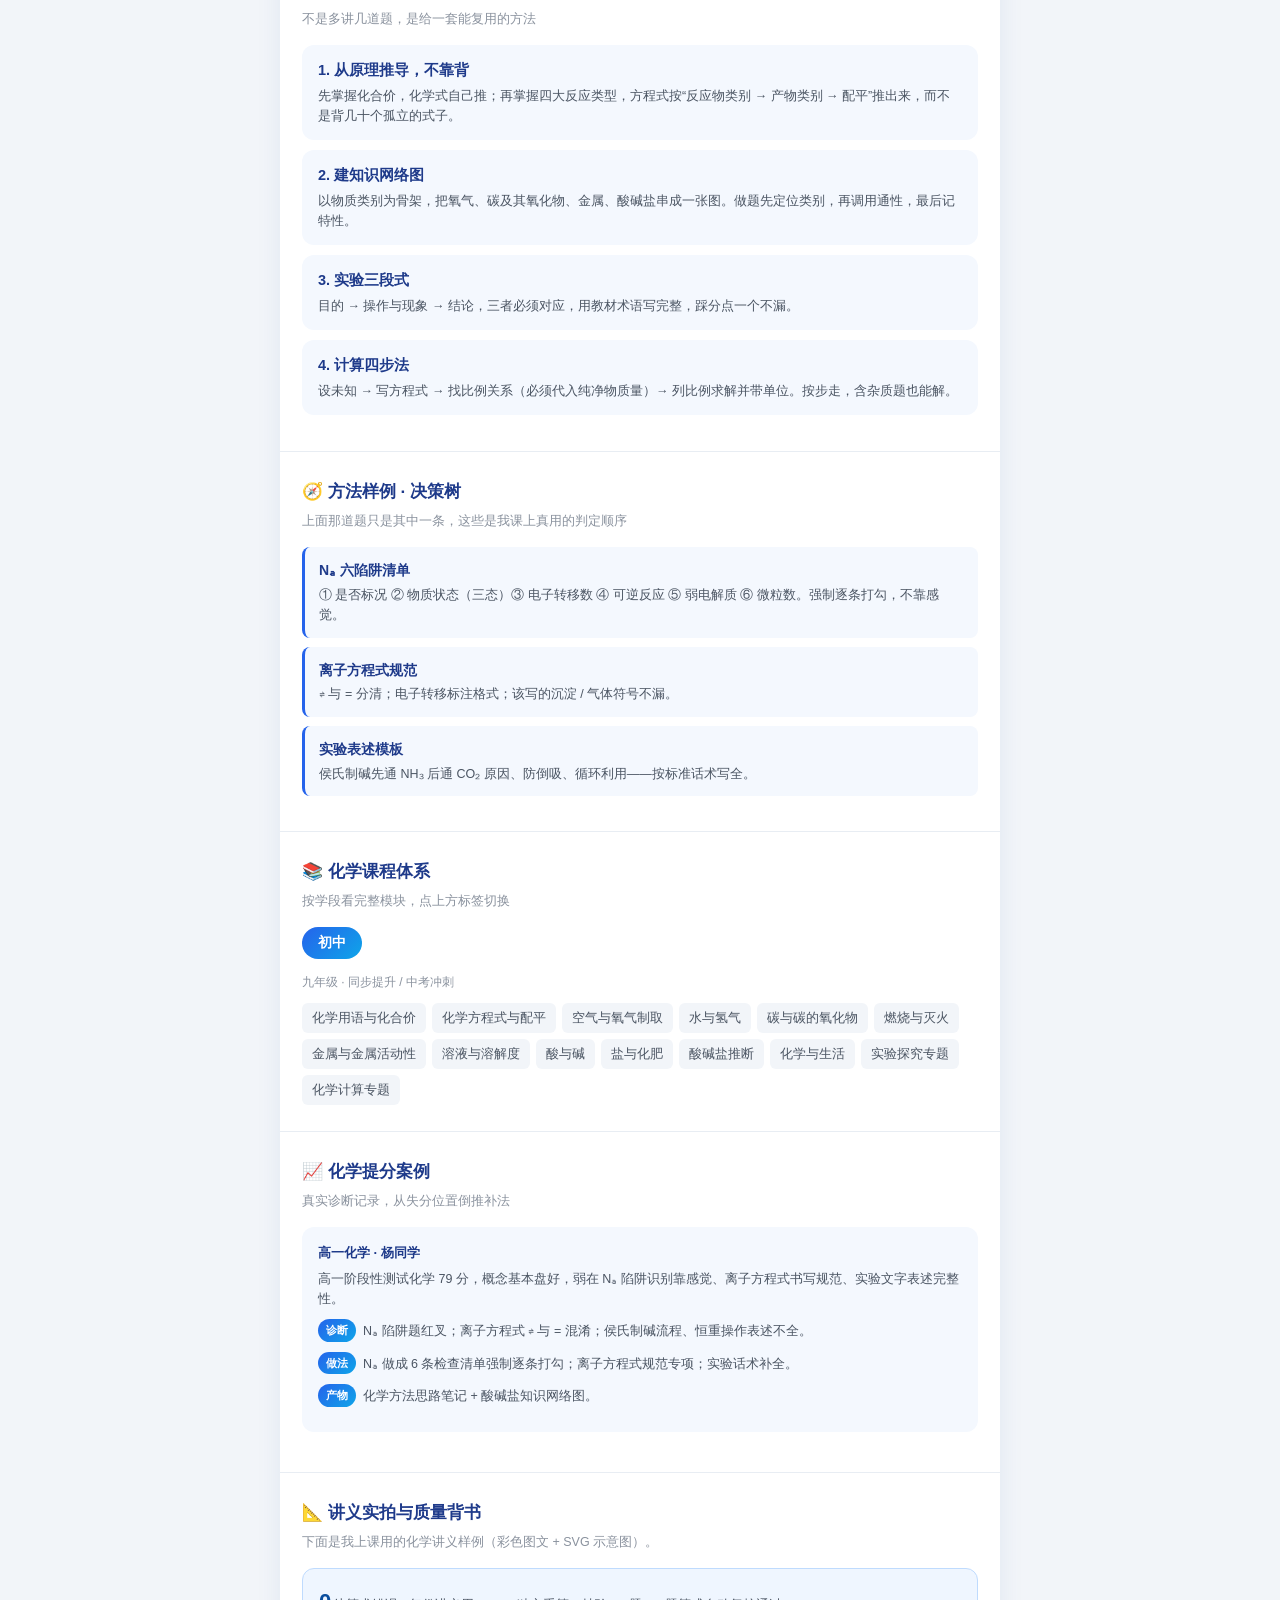
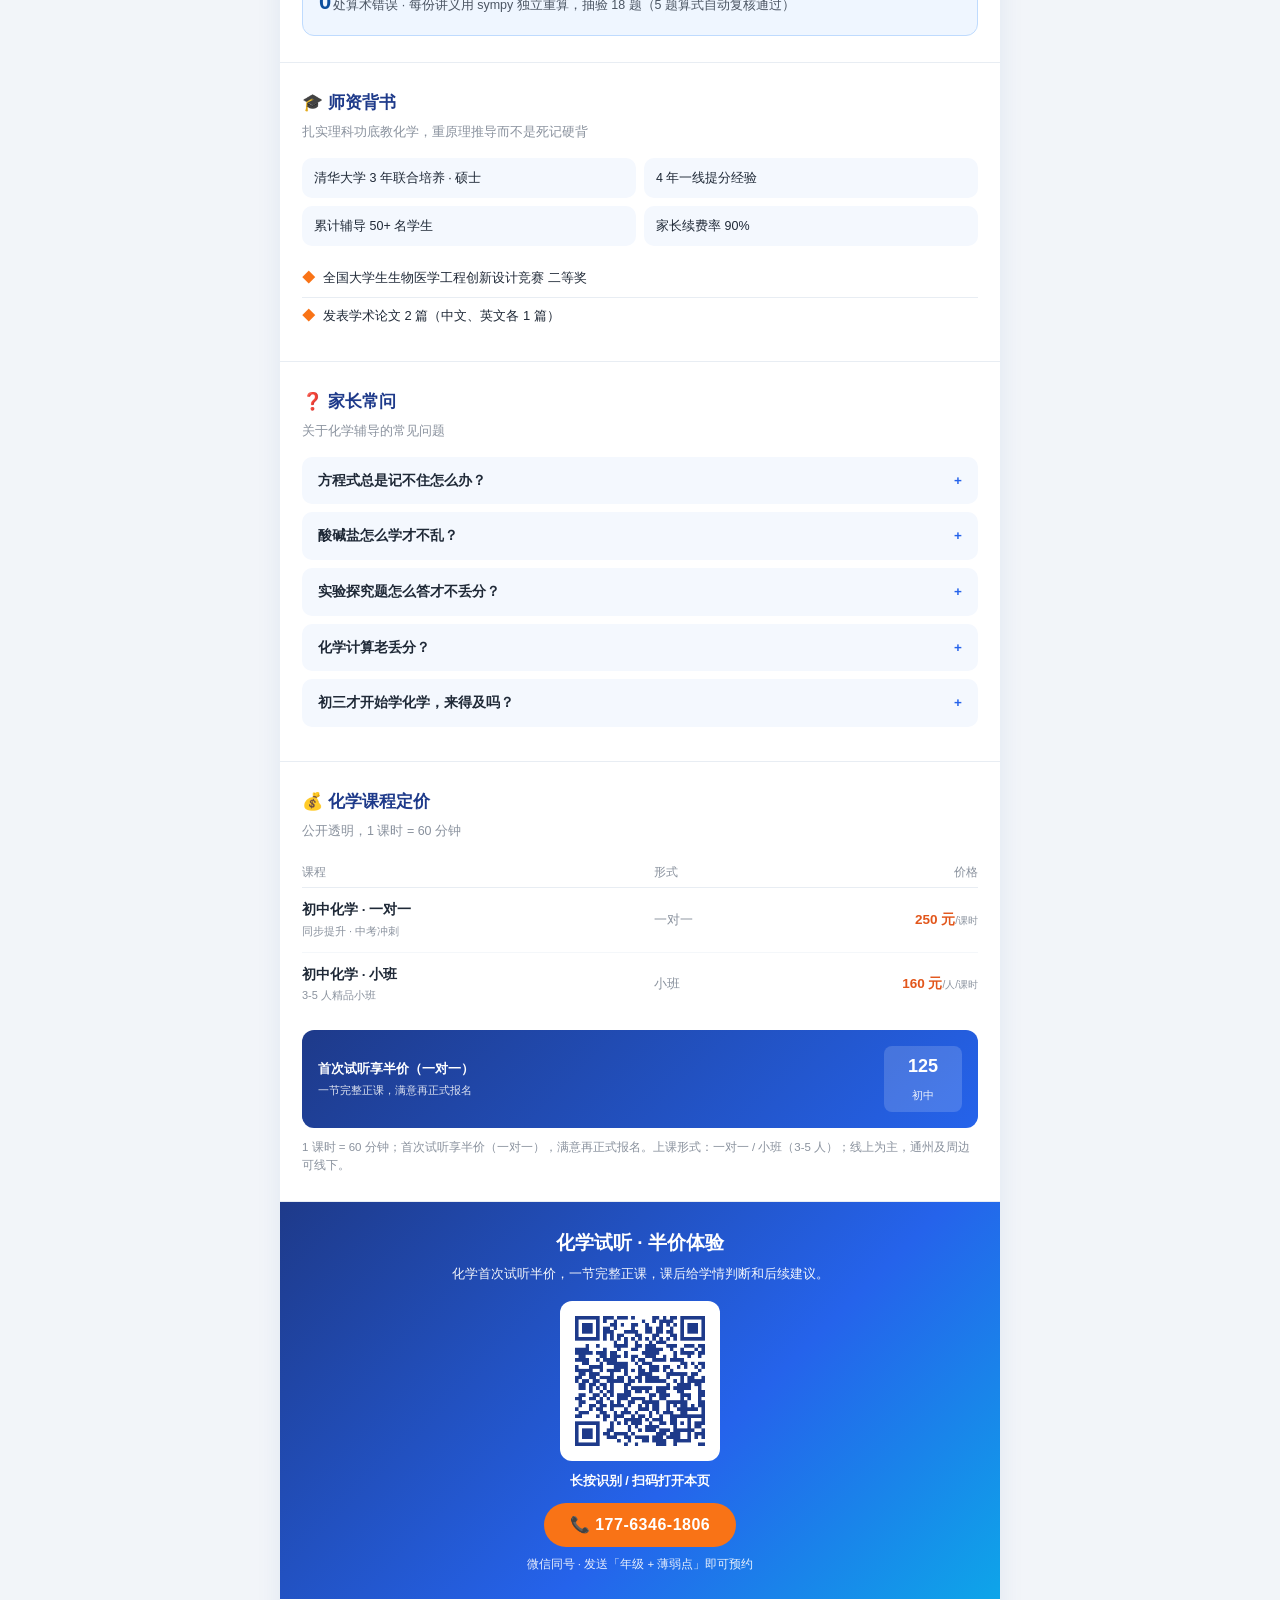
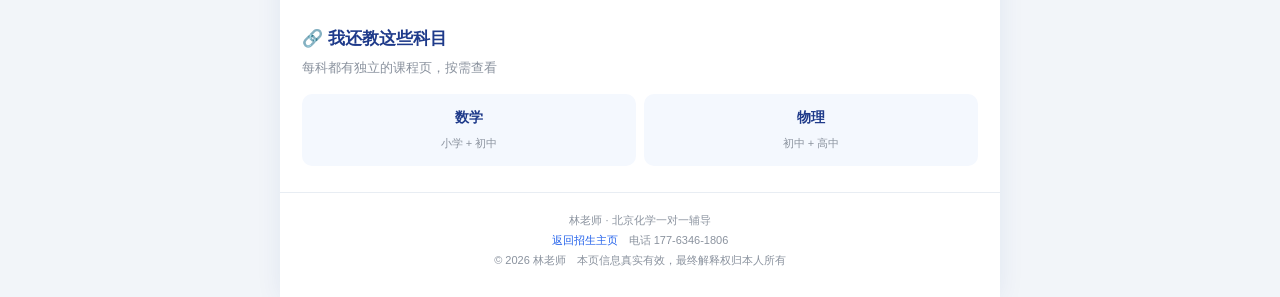
==== commit 74f07f50: "招生站 v3：教学前置、价格收尾，补高中口碑与初中数学/化学案例 结构： - 课程定价从第 9 位移到倒数第 5，授课方式紧随其后 - 四步闭环/交付物/错题管家/诊断报告整体前移到 6-9 位 - " ====
--- a/chemistry/index.html
+++ b/chemistry/index.html
@@ -245,17 +245,8 @@
   </div>
 
   <div class="sec">
-    <div class="sec-title">💰 化学课程定价</div>
-    <div class="sec-sub">公开透明，1 课时 = 60 分钟</div>
-    <table class="ptable"><tr><th style="width:52%">课程</th><th style="width:18%">形式</th><th style="width:30%;text-align:right">价格</th></tr><tr><td><div class="nm">初中化学 · 一对一</div><div class="ds">同步提升 · 中考冲刺</div></td><td style="color:#8A929E;font-size:12.5px">一对一</td><td class="pr">250 元<small>/课时</small></td></tr>
-<tr><td><div class="nm">初中化学 · 小班</div><div class="ds">3-5 人精品小班</div></td><td style="color:#8A929E;font-size:12.5px">小班</td><td class="pr">160 元<small>/人/课时</small></td></tr></table>
-    <div class="trialbox"><div class="lb">首次试听享半价（一对一）<em>一节完整正课，满意再正式报名</em></div><div class="vals"><div class="v"><b>125</b><i>初中</i></div></div></div>
-    <div class="note">1 课时 = 60 分钟；首次试听享半价（一对一），满意再正式报名。上课形式：一对一 / 小班（3-5 人）；线上为主，通州及周边可线下。</div>
-  </div>
-
-  <div class="sec">
     <div class="sec-title">📈 化学提分案例</div>
-    <div class="sec-sub">真实诊断记录，姓名与地区已脱敏</div>
+    <div class="sec-sub">真实诊断记录，从失分位置倒推补法</div>
     <div class="case case-real"><div class="g">高一化学 · 杨同学</div><div class="cmeta">高一阶段性测试化学 79 分，概念基本盘好，弱在 Nₐ 陷阱识别靠感觉、离子方程式书写规范、实验文字表述完整性。</div><div class="cblock"><span class="ct">诊断</span>Nₐ 陷阱题红叉；离子方程式 ⇌ 与 = 混淆；侯氏制碱流程、恒重操作表述不全。</div><div class="cblock"><span class="ct">做法</span>Nₐ 做成 6 条检查清单强制逐条打勾；离子方程式规范专项；实验话术补全。</div><div class="cblock"><span class="ct">产物</span>化学方法思路笔记 + 酸碱盐知识网络图。</div></div>
   </div>
 
@@ -285,6 +276,15 @@
 <details><summary>实验探究题怎么答才不丢分？</summary><div class="a">按“目的 → 操作 → 现象 → 结论”写，结论必须回扣探究目的；注意控制变量和对照实验的表述，用词要跟教材一致。</div></details>
 <details><summary>化学计算老丢分？</summary><div class="a">关键是代入的量必须是纯净物质量（含杂质要先乘纯度），写比例式时上下对齐、带单位、写“答”。按四步法练十道题就稳了。</div></details>
 <details><summary>初三才开始学化学，来得及吗？</summary><div class="a">来得及。初中化学内容少、模块化强，抓住三条主线——化学方程式、酸碱盐、实验探究——就能撑起大部分分值，关键是别用死记硬背的方法学。</div></details>
+  </div>
+
+  <div class="sec">
+    <div class="sec-title">💰 化学课程定价</div>
+    <div class="sec-sub">公开透明，1 课时 = 60 分钟</div>
+    <table class="ptable"><tr><th style="width:52%">课程</th><th style="width:18%">形式</th><th style="width:30%;text-align:right">价格</th></tr><tr><td><div class="nm">初中化学 · 一对一</div><div class="ds">同步提升 · 中考冲刺</div></td><td style="color:#8A929E;font-size:12.5px">一对一</td><td class="pr">250 元<small>/课时</small></td></tr>
+<tr><td><div class="nm">初中化学 · 小班</div><div class="ds">3-5 人精品小班</div></td><td style="color:#8A929E;font-size:12.5px">小班</td><td class="pr">160 元<small>/人/课时</small></td></tr></table>
+    <div class="trialbox"><div class="lb">首次试听享半价（一对一）<em>一节完整正课，满意再正式报名</em></div><div class="vals"><div class="v"><b>125</b><i>初中</i></div></div></div>
+    <div class="note">1 课时 = 60 分钟；首次试听享半价（一对一），满意再正式报名。上课形式：一对一 / 小班（3-5 人）；线上为主，通州及周边可线下。</div>
   </div>
 
   <div class="cta">
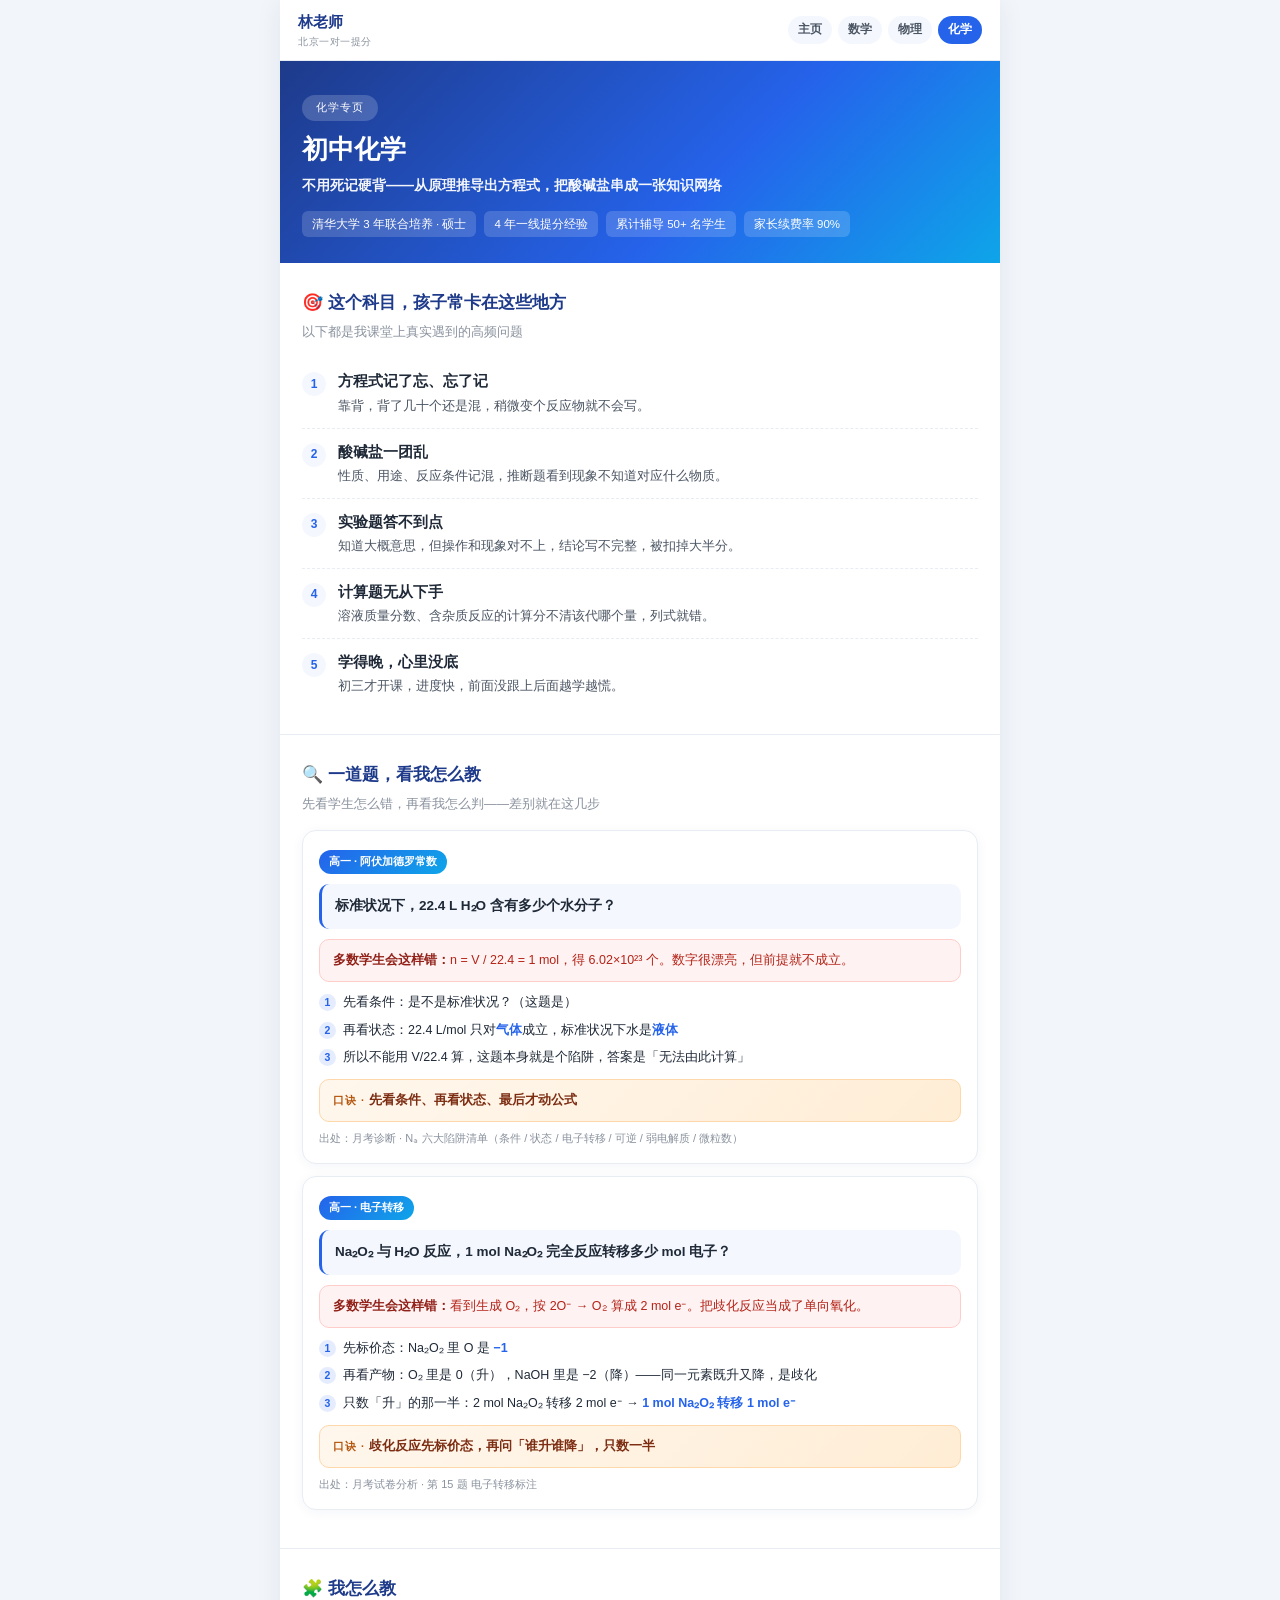
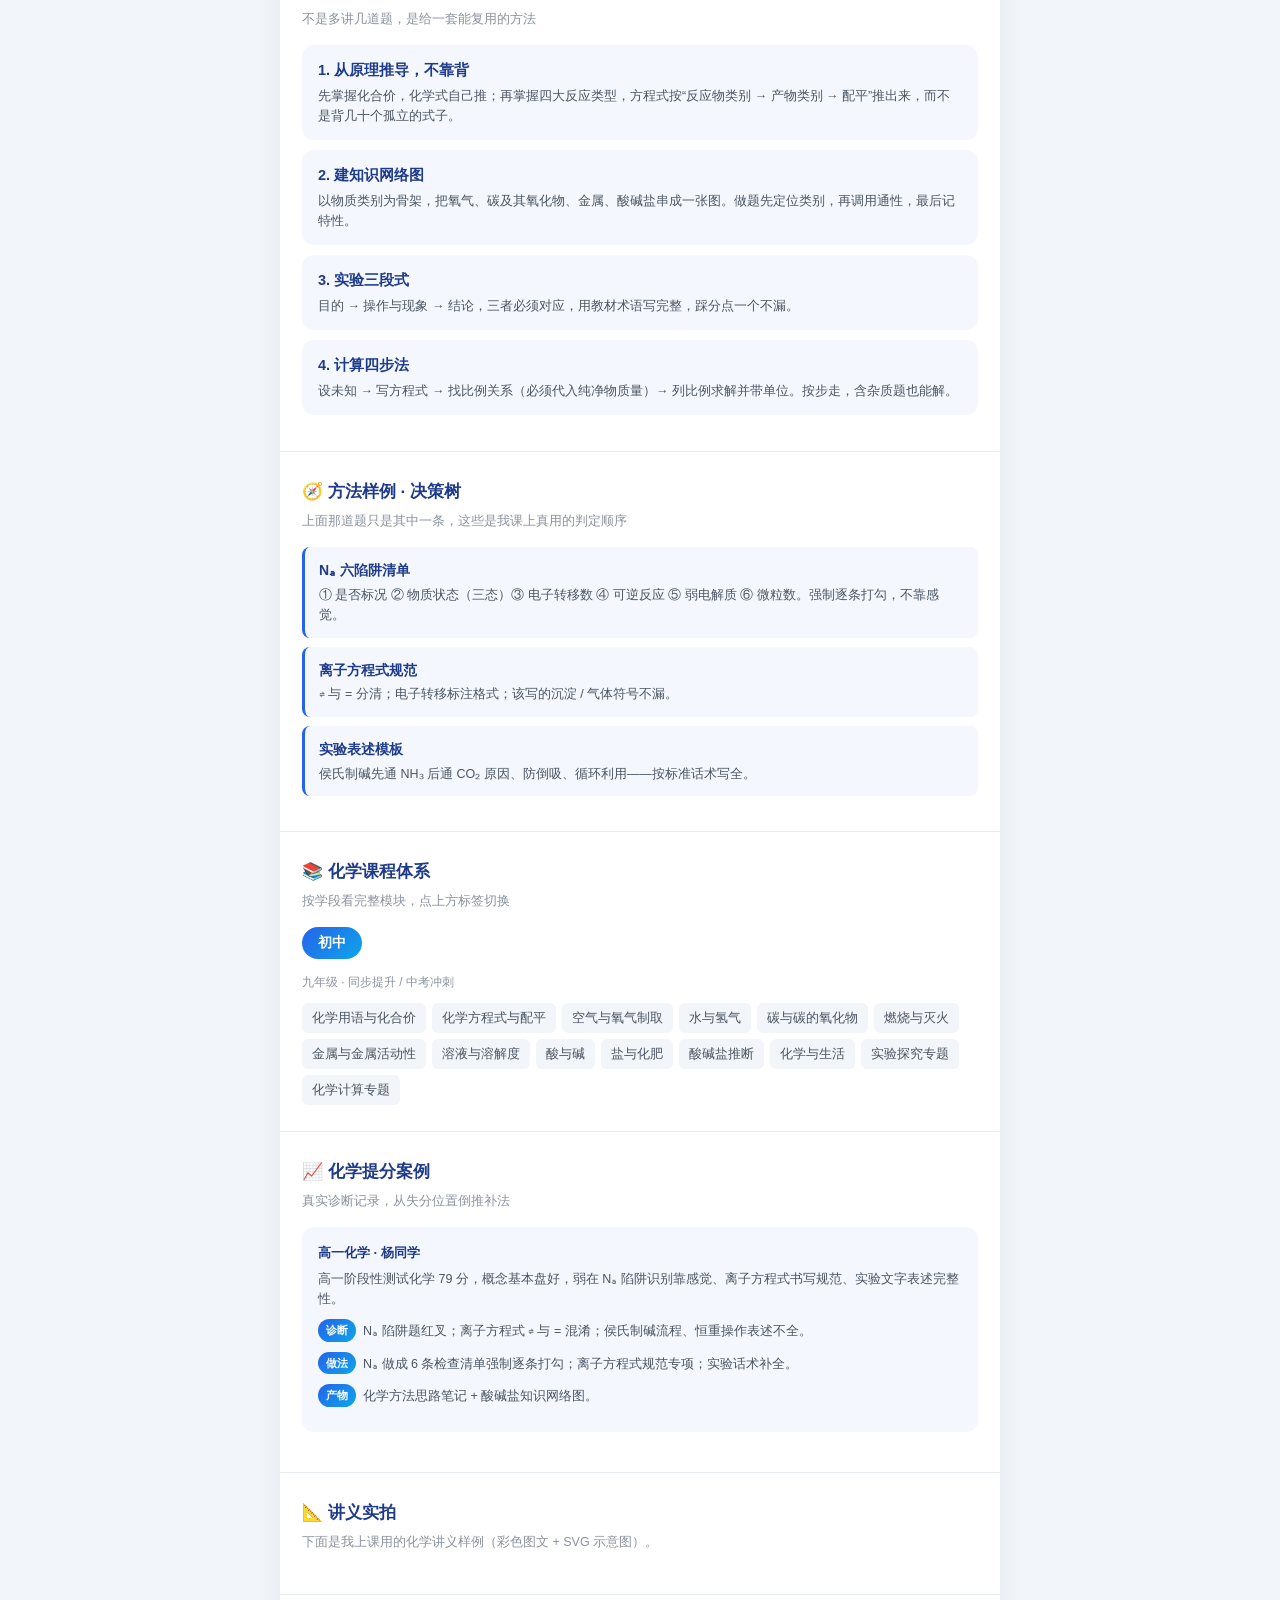
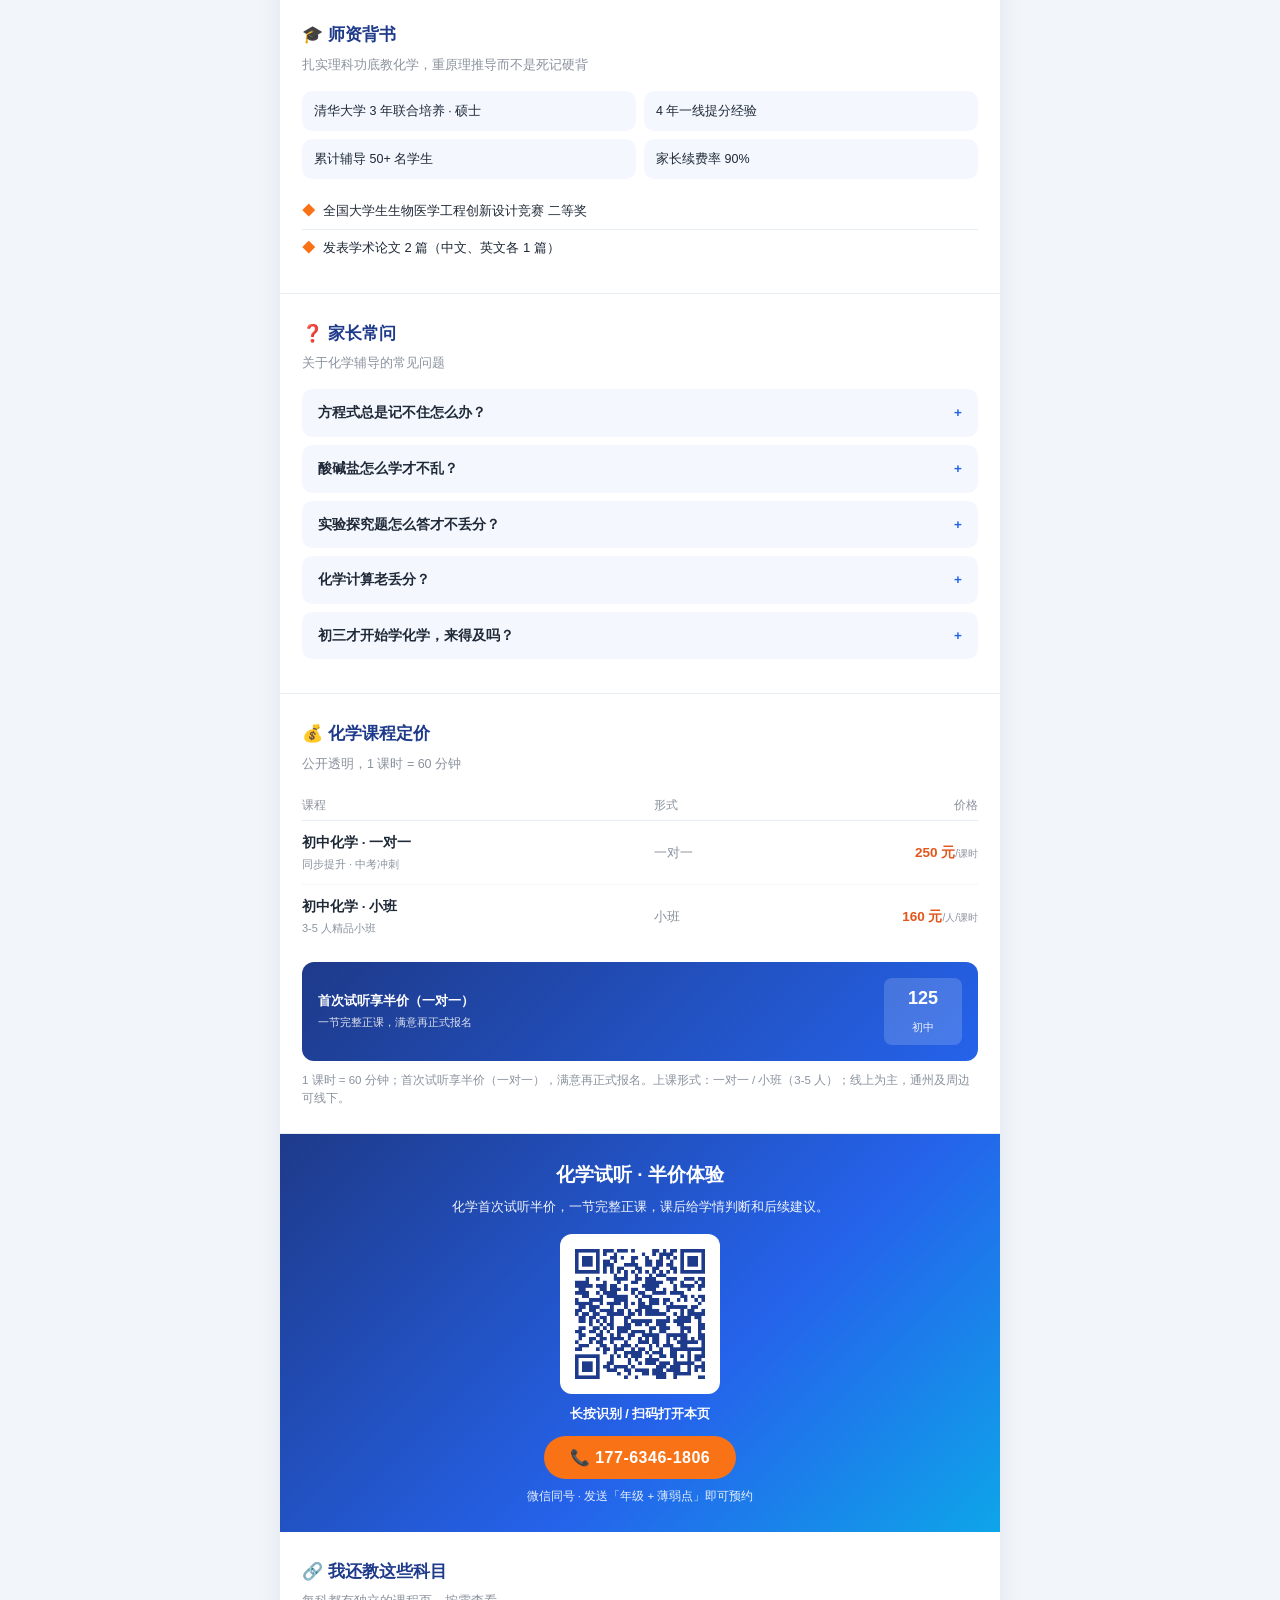
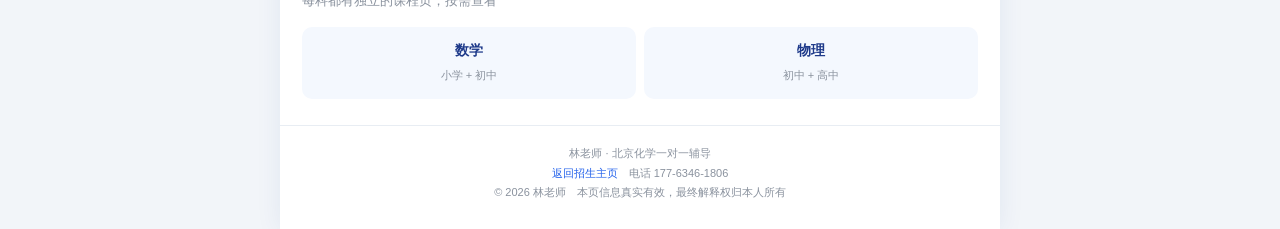
==== commit 4e5d3087: "招生站 v4：撤下未完成功能，案例补提分分数，口碑改为带结果的正面评价 - 删除全部 sympy / 复核 类技术描述（主页 demo 出处、三科页面质量背书卡、base.css） - 撤下「自研 ·" ====
--- a/chemistry/index.html
+++ b/chemistry/index.html
@@ -157,9 +157,6 @@
 .ms-item .d{font-size:12.5px;color:var(--ink2);line-height:1.65}
 .gallery-mini{display:grid;grid-template-columns:repeat(3,1fr);gap:8px;margin-bottom:14px}
 .gallery-mini img{width:100%;border-radius:10px;border:1px solid var(--line);aspect-ratio:3/4;object-fit:cover}
-.sympy-card{background:#EFF6FF;border:1px solid #BFDBFE;border-radius:12px;padding:14px 16px;font-size:12.5px;color:var(--ink2);line-height:1.7}
-.sympy-card b{color:var(--c1)}
-.sympy-card .big{font-size:22px;font-weight:900;color:#0B4E9E;margin-right:2px}
 @media(max-width:400px){ .gallery-mini{grid-template-columns:repeat(2,1fr)} }
 
 /* ===== 一道题，看我怎么教（v2） ===== */
@@ -251,9 +248,9 @@
   </div>
 
   <div class="sec">
-    <div class="sec-title">📐 讲义实拍与质量背书</div>
+    <div class="sec-title">📐 讲义实拍</div>
     <div class="sec-sub">下面是我上课用的化学讲义样例（彩色图文 + SVG 示意图）。</div>
-    <div class="sympy-card"><span class="big">0</span>处算术错误 · 每份讲义用 sympy 独立重算，抽验 18 题（5 题算式自动复核通过）</div>
+    
   </div>
 
   <div class="sec">
